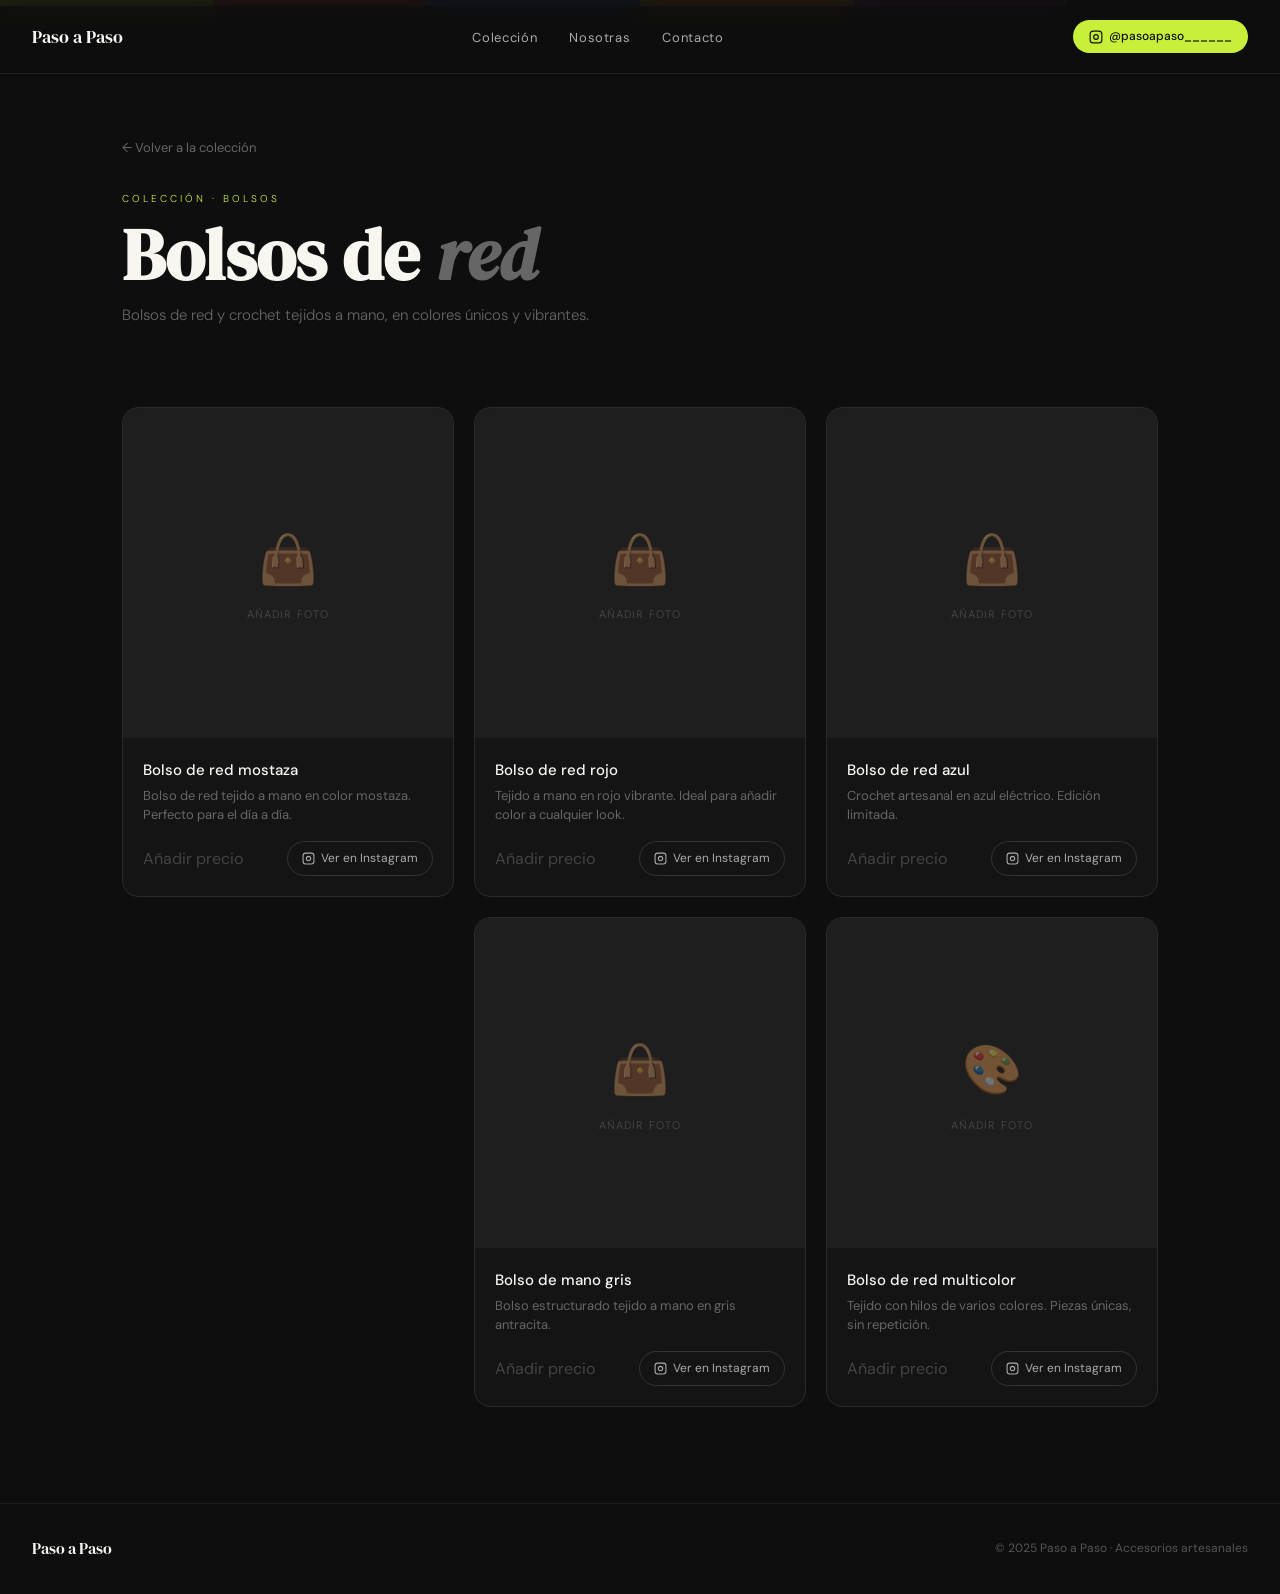
==== bolsos.html @ 37866180 "añado páginas de productos" ====
<!DOCTYPE html>
<html lang="es">
<head>
  <meta charset="UTF-8" />
  <meta name="viewport" content="width=device-width, initial-scale=1.0" />
  <title>Bolsos de crochet — Paso a Paso</title>
  <meta name="description" content="Bolsos de red y crochet tejidos a mano, en colores únicos y vibrantes." />
  <link rel="preconnect" href="https://fonts.googleapis.com" />
  <link rel="preconnect" href="https://fonts.gstatic.com" crossorigin />
  <link href="https://fonts.googleapis.com/css2?family=DM+Serif+Display:ital@0;1&family=DM+Sans:ital,opsz,wght@0,9..40,300;0,9..40,400;0,9..40,500;1,9..40,300&display=swap" rel="stylesheet" />
  <link rel="stylesheet" href="style.css" />
</head>
<body>

  <nav>
    <a href="index.html" class="nav-logo">Paso a Paso</a>
    <ul class="nav-links">
      <li><a href="index.html#coleccion">Colección</a></li>
      <li><a href="index.html#nosotras">Nosotras</a></li>
      <li><a href="index.html#contacto">Contacto</a></li>
    </ul>
    <a href="https://www.instagram.com/pasoapaso______/" target="_blank" class="nav-ig">
      <svg width="14" height="14" viewBox="0 0 24 24" fill="none" stroke="currentColor" stroke-width="2" stroke-linecap="round" stroke-linejoin="round"><rect x="2" y="2" width="20" height="20" rx="5"/><circle cx="12" cy="12" r="4"/><circle cx="17.5" cy="6.5" r="0.5" fill="currentColor" stroke="none"/></svg>
      @pasoapaso______
    </a>
  </nav>

  <div class="color-strip">
    <div class="cs" style="background:#c8f03a"></div>
    <div class="cs" style="background:#e63946"></div>
    <div class="cs" style="background:#1a5fa8"></div>
    <div class="cs" style="background:#e8a820"></div>
    <div class="cs" style="background:#7b2d8b"></div>
    <div class="cs" style="background:#0e0e0e"></div>
  </div>

  <div class="page-header">
    <a href="index.html" class="back-link">← Volver a la colección</a>
    <p class="label">Colección · Bolsos</p>
    <h1>Bolsos de <em>red</em></h1>
    <p>Bolsos de red y crochet tejidos a mano, en colores únicos y vibrantes.</p>
  </div>

  <div class="products-section">
    <div class="products-grid">
      <div class="product-card fadein">
        <div class="product-img">
          
          <!-- Para añadir foto: borra el div .placeholder y pon <img src="tu-foto.jpg" alt="Bolso de red mostaza"> -->
          <div class="placeholder">
            <span class="placeholder-emoji">👜</span>
            <span class="placeholder-text">Añadir foto</span>
          </div>
        </div>
        <div class="product-info">
          <p class="product-name">Bolso de red mostaza</p>
          <p class="product-desc">Bolso de red tejido a mano en color mostaza. Perfecto para el día a día.</p>
          <div class="product-footer">
            <span class="product-price placeholder-price">Añadir precio</span>
            <a href="https://www.instagram.com/pasoapaso______/" target="_blank" class="btn-ig">
              <svg width="13" height="13" viewBox="0 0 24 24" fill="none" stroke="currentColor" stroke-width="2" stroke-linecap="round" stroke-linejoin="round"><rect x="2" y="2" width="20" height="20" rx="5"/><circle cx="12" cy="12" r="4"/><circle cx="17.5" cy="6.5" r="0.5" fill="currentColor" stroke="none"/></svg>
              Ver en Instagram
            </a>
          </div>
        </div>
      </div>
      <div class="product-card fadein">
        <div class="product-img">
          
          <!-- Para añadir foto: borra el div .placeholder y pon <img src="tu-foto.jpg" alt="Bolso de red rojo"> -->
          <div class="placeholder">
            <span class="placeholder-emoji">👜</span>
            <span class="placeholder-text">Añadir foto</span>
          </div>
        </div>
        <div class="product-info">
          <p class="product-name">Bolso de red rojo</p>
          <p class="product-desc">Tejido a mano en rojo vibrante. Ideal para añadir color a cualquier look.</p>
          <div class="product-footer">
            <span class="product-price placeholder-price">Añadir precio</span>
            <a href="https://www.instagram.com/pasoapaso______/" target="_blank" class="btn-ig">
              <svg width="13" height="13" viewBox="0 0 24 24" fill="none" stroke="currentColor" stroke-width="2" stroke-linecap="round" stroke-linejoin="round"><rect x="2" y="2" width="20" height="20" rx="5"/><circle cx="12" cy="12" r="4"/><circle cx="17.5" cy="6.5" r="0.5" fill="currentColor" stroke="none"/></svg>
              Ver en Instagram
            </a>
          </div>
        </div>
      </div>
      <div class="product-card fadein">
        <div class="product-img">
          
          <!-- Para añadir foto: borra el div .placeholder y pon <img src="tu-foto.jpg" alt="Bolso de red azul"> -->
          <div class="placeholder">
            <span class="placeholder-emoji">👜</span>
            <span class="placeholder-text">Añadir foto</span>
          </div>
        </div>
        <div class="product-info">
          <p class="product-name">Bolso de red azul</p>
          <p class="product-desc">Crochet artesanal en azul eléctrico. Edición limitada.</p>
          <div class="product-footer">
            <span class="product-price placeholder-price">Añadir precio</span>
            <a href="https://www.instagram.com/pasoapaso______/" target="_blank" class="btn-ig">
              <svg width="13" height="13" viewBox="0 0 24 24" fill="none" stroke="currentColor" stroke-width="2" stroke-linecap="round" stroke-linejoin="round"><rect x="2" y="2" width="20" height="20" rx="5"/><circle cx="12" cy="12" r="4"/><circle cx="17.5" cy="6.5" r="0.5" fill="currentColor" stroke="none"/></svg>
              Ver en Instagram
            </a>
          </div>
        </div>
      </div>
      <div class="product-card fadein">
        <div class="product-img">
          <span class="badge new">Nuevo</span>
          <!-- Para añadir foto: borra el div .placeholder y pon <img src="tu-foto.jpg" alt="Bolso con lentejuelas"> -->
          <div class="placeholder">
            <span class="placeholder-emoji">✨</span>
            <span class="placeholder-text">Añadir foto</span>
          </div>
        </div>
        <div class="product-info">
          <p class="product-name">Bolso con lentejuelas</p>
          <p class="product-desc">Bolso de crochet con lentejuelas plateadas. Para los looks de noche.</p>
          <div class="product-footer">
            <span class="product-price placeholder-price">Añadir precio</span>
            <a href="https://www.instagram.com/pasoapaso______/" target="_blank" class="btn-ig">
              <svg width="13" height="13" viewBox="0 0 24 24" fill="none" stroke="currentColor" stroke-width="2" stroke-linecap="round" stroke-linejoin="round"><rect x="2" y="2" width="20" height="20" rx="5"/><circle cx="12" cy="12" r="4"/><circle cx="17.5" cy="6.5" r="0.5" fill="currentColor" stroke="none"/></svg>
              Ver en Instagram
            </a>
          </div>
        </div>
      </div>
      <div class="product-card fadein">
        <div class="product-img">
          
          <!-- Para añadir foto: borra el div .placeholder y pon <img src="tu-foto.jpg" alt="Bolso de mano gris"> -->
          <div class="placeholder">
            <span class="placeholder-emoji">👜</span>
            <span class="placeholder-text">Añadir foto</span>
          </div>
        </div>
        <div class="product-info">
          <p class="product-name">Bolso de mano gris</p>
          <p class="product-desc">Bolso estructurado tejido a mano en gris antracita.</p>
          <div class="product-footer">
            <span class="product-price placeholder-price">Añadir precio</span>
            <a href="https://www.instagram.com/pasoapaso______/" target="_blank" class="btn-ig">
              <svg width="13" height="13" viewBox="0 0 24 24" fill="none" stroke="currentColor" stroke-width="2" stroke-linecap="round" stroke-linejoin="round"><rect x="2" y="2" width="20" height="20" rx="5"/><circle cx="12" cy="12" r="4"/><circle cx="17.5" cy="6.5" r="0.5" fill="currentColor" stroke="none"/></svg>
              Ver en Instagram
            </a>
          </div>
        </div>
      </div>
      <div class="product-card fadein">
        <div class="product-img">
          
          <!-- Para añadir foto: borra el div .placeholder y pon <img src="tu-foto.jpg" alt="Bolso de red multicolor"> -->
          <div class="placeholder">
            <span class="placeholder-emoji">🎨</span>
            <span class="placeholder-text">Añadir foto</span>
          </div>
        </div>
        <div class="product-info">
          <p class="product-name">Bolso de red multicolor</p>
          <p class="product-desc">Tejido con hilos de varios colores. Piezas únicas, sin repetición.</p>
          <div class="product-footer">
            <span class="product-price placeholder-price">Añadir precio</span>
            <a href="https://www.instagram.com/pasoapaso______/" target="_blank" class="btn-ig">
              <svg width="13" height="13" viewBox="0 0 24 24" fill="none" stroke="currentColor" stroke-width="2" stroke-linecap="round" stroke-linejoin="round"><rect x="2" y="2" width="20" height="20" rx="5"/><circle cx="12" cy="12" r="4"/><circle cx="17.5" cy="6.5" r="0.5" fill="currentColor" stroke="none"/></svg>
              Ver en Instagram
            </a>
          </div>
        </div>
      </div>
    </div>
  </div>

  <footer>
    <span class="footer-logo">Paso a Paso</span>
    <p class="footer-copy">© 2025 Paso a Paso · Accesorios artesanales</p>
  </footer>

  <script>
    const obs = new IntersectionObserver(entries => {
      entries.forEach((e, i) => {
        if (e.isIntersecting) {
          e.target.style.animationDelay = (i * 0.08) + 's';
          e.target.classList.add('fadein');
          obs.unobserve(e.target);
        }
      });
    }, { threshold: 0.1 });
    document.querySelectorAll('.product-card').forEach(c => obs.observe(c));
  </script>

</body>
</html>
---- style.css ----
:root {
  --black: #0e0e0e;
  --white: #f8f6f1;
  --lime: #c8f03a;
  --red: #e63946;
  --mustard: #e8a820;
  --blue: #1a5fa8;
  --purple: #7b2d8b;
  --gray: #2a2a2a;
}

*, *::before, *::after { box-sizing: border-box; margin: 0; padding: 0; }
html { scroll-behavior: smooth; }
body {
  background: var(--black);
  color: var(--white);
  font-family: 'DM Sans', sans-serif;
  font-size: 16px;
  line-height: 1.6;
  overflow-x: hidden;
}

/* NAV */
nav {
  position: fixed;
  top: 0; left: 0; right: 0;
  z-index: 100;
  display: flex;
  align-items: center;
  justify-content: space-between;
  padding: 1.25rem 2rem;
  background: rgba(14,14,14,0.9);
  backdrop-filter: blur(12px);
  border-bottom: 0.5px solid #ffffff14;
}
.nav-logo {
  font-family: 'DM Serif Display', serif;
  font-size: 1.1rem;
  color: var(--white);
  text-decoration: none;
}
.nav-links { display: flex; gap: 2rem; list-style: none; }
.nav-links a {
  font-size: 13px; color: #aaa; text-decoration: none;
  letter-spacing: 0.05em; transition: color 0.2s;
}
.nav-links a:hover { color: var(--lime); }
.nav-ig {
  display: flex; align-items: center; gap: 6px;
  background: var(--lime); color: var(--black);
  font-size: 12px; font-weight: 500;
  padding: 7px 16px; border-radius: 99px;
  text-decoration: none; transition: background 0.2s;
}
.nav-ig:hover { background: #b5d832; }

/* COLOR STRIP */
.color-strip { display: flex; height: 6px; }
.cs { flex: 1; }

/* BACK LINK */
.back-link {
  display: inline-flex; align-items: center; gap: 6px;
  font-size: 13px; color: #666; text-decoration: none;
  margin-bottom: 2rem; transition: color 0.2s;
}
.back-link:hover { color: var(--lime); }

/* PAGE HEADER */
.page-header {
  padding: 8rem 2rem 3rem;
  max-width: 1100px; margin: 0 auto;
}
.page-header .label {
  font-size: 10px; letter-spacing: 0.3em;
  text-transform: uppercase; color: var(--lime); margin-bottom: 0.75rem;
}
.page-header h1 {
  font-family: 'DM Serif Display', serif;
  font-size: clamp(2.5rem, 6vw, 4.5rem);
  line-height: 1; color: var(--white); margin-bottom: 0.75rem;
}
.page-header h1 em { font-style: italic; color: #666; }
.page-header p { font-size: 15px; color: #666; font-weight: 300; }

/* PRODUCT GRID */
.products-section {
  padding: 2rem 2rem 6rem;
  max-width: 1100px; margin: 0 auto;
}
.products-grid {
  display: grid;
  grid-template-columns: repeat(auto-fill, minmax(260px, 1fr));
  gap: 20px;
}
.product-card {
  background: #141414;
  border: 0.5px solid #2a2a2a;
  border-radius: 16px;
  overflow: hidden;
  transition: border-color 0.2s, transform 0.2s;
  cursor: pointer;
}
.product-card:hover { border-color: #444; transform: translateY(-4px); }
.product-img {
  width: 100%; aspect-ratio: 1/1;
  background: #1e1e1e;
  display: flex; align-items: center; justify-content: center;
  position: relative; overflow: hidden;
}
.product-img img {
  width: 100%; height: 100%; object-fit: cover;
}
.product-img .placeholder {
  display: flex; flex-direction: column;
  align-items: center; gap: 8px;
}
.placeholder-emoji { font-size: 48px; opacity: 0.4; }
.placeholder-text { font-size: 11px; color: #444; letter-spacing: 0.1em; text-transform: uppercase; }
.product-info { padding: 1.25rem; }
.product-name {
  font-size: 15px; font-weight: 500;
  color: var(--white); margin-bottom: 4px;
}
.product-desc {
  font-size: 13px; color: #666;
  margin-bottom: 1rem; line-height: 1.5;
}
.product-footer {
  display: flex; align-items: center;
  justify-content: space-between;
}
.product-price {
  font-family: 'DM Serif Display', serif;
  font-size: 1.3rem; color: var(--lime);
}
.product-price.placeholder-price { color: #444; font-size: 1rem; font-family: 'DM Sans', sans-serif; }
.btn-ig {
  display: inline-flex; align-items: center; gap: 6px;
  background: transparent; color: #aaa;
  border: 0.5px solid #333; padding: 7px 14px;
  border-radius: 99px; font-size: 12px;
  text-decoration: none; transition: all 0.2s;
}
.btn-ig:hover { border-color: var(--lime); color: var(--lime); }

/* BADGE */
.badge {
  position: absolute; top: 12px; left: 12px;
  background: var(--lime); color: var(--black);
  font-size: 10px; font-weight: 500;
  padding: 4px 10px; border-radius: 99px;
}
.badge.new { background: var(--red); color: #fff; }

/* FOOTER */
footer {
  border-top: 0.5px solid #1e1e1e;
  padding: 2rem;
  display: flex; align-items: center;
  justify-content: space-between; flex-wrap: wrap; gap: 1rem;
}
.footer-logo {
  font-family: 'DM Serif Display', serif;
  font-size: 1rem; color: var(--white);
}
.footer-copy { font-size: 12px; color: #555; }

/* MOBILE */
@media (max-width: 700px) {
  .nav-links { display: none; }
  nav { padding: 1rem 1.25rem; }
  .products-grid { grid-template-columns: repeat(2, 1fr); gap: 12px; }
}

@keyframes fadeUp {
  from { opacity: 0; transform: translateY(16px); }
  to   { opacity: 1; transform: translateY(0); }
}
.fadein { opacity: 0; animation: fadeUp 0.6s forwards; }
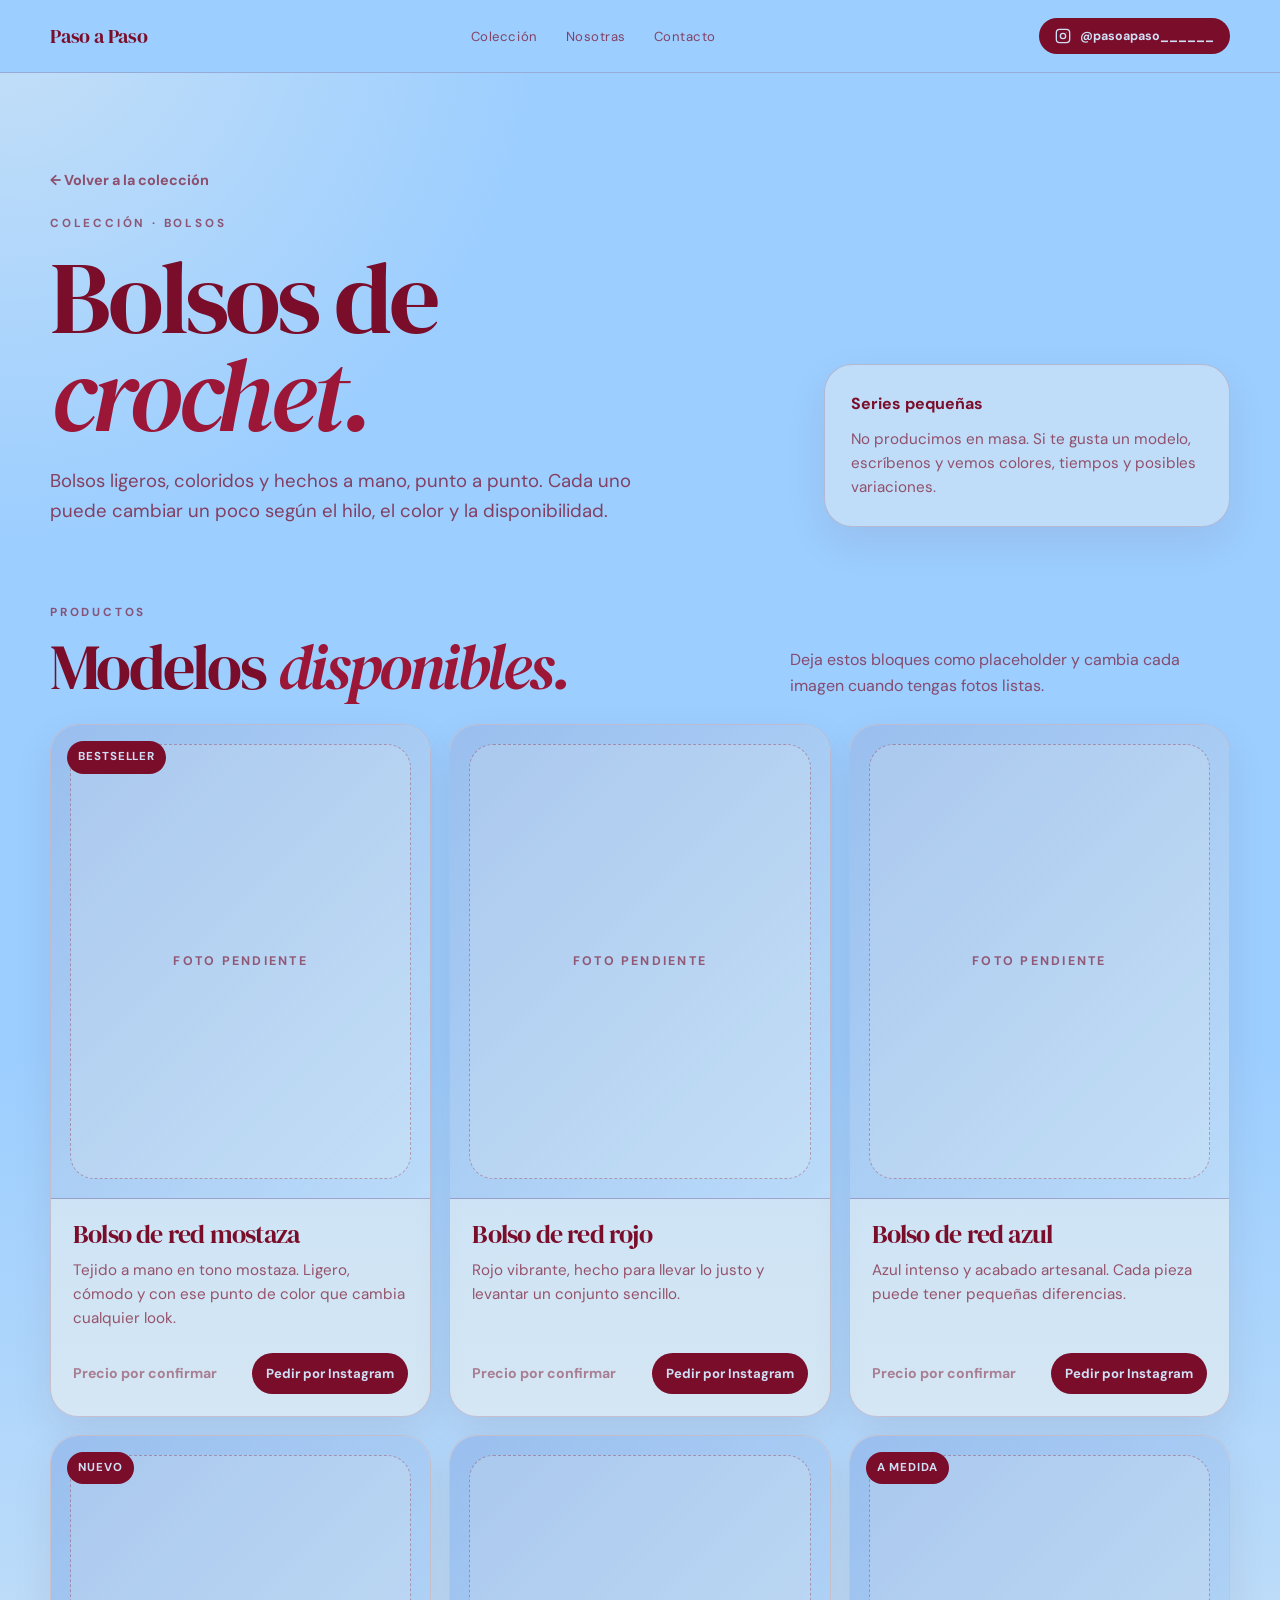
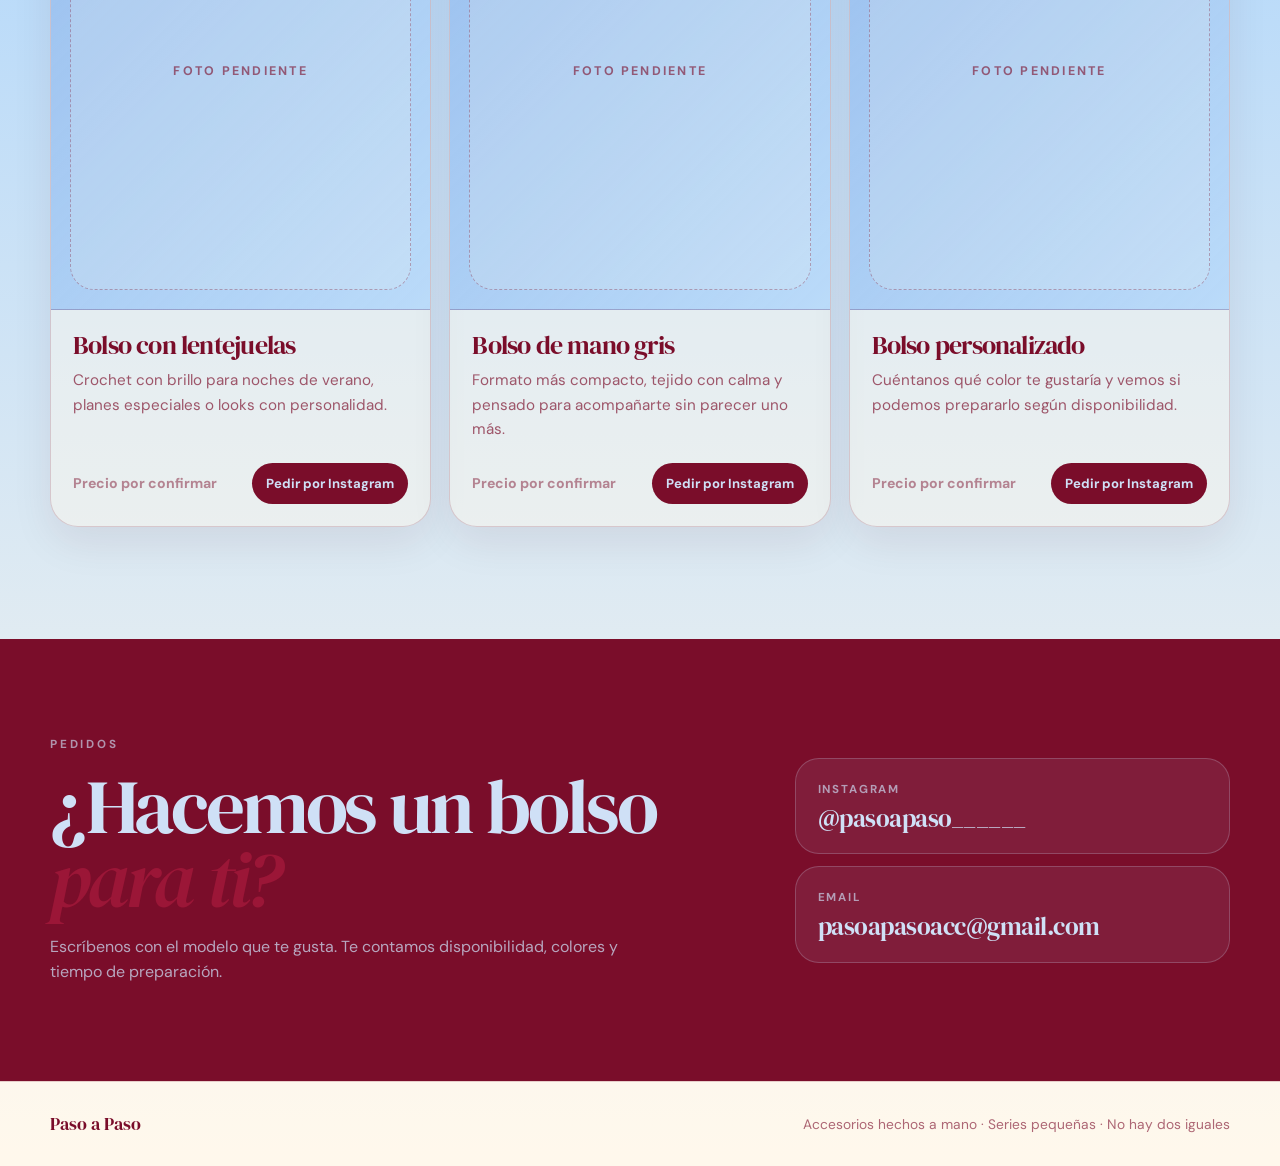
==== commit 7a96ed73: "nueva estética en resto (sin revisar)" ====
--- a/bolsos.html
+++ b/bolsos.html
@@ -3,192 +3,647 @@
 <head>
   <meta charset="UTF-8" />
   <meta name="viewport" content="width=device-width, initial-scale=1.0" />
+
   <title>Bolsos de crochet — Paso a Paso</title>
-  <meta name="description" content="Bolsos de red y crochet tejidos a mano, en colores únicos y vibrantes." />
+  <meta name="description" content="Bolsos de crochet y bolsos de red hechos a mano por Paso a Paso. Series pequeñas, colores vibrantes y piezas irrepetibles." />
+
   <link rel="preconnect" href="https://fonts.googleapis.com" />
   <link rel="preconnect" href="https://fonts.gstatic.com" crossorigin />
-  <link href="https://fonts.googleapis.com/css2?family=DM+Serif+Display:ital@0;1&family=DM+Sans:ital,opsz,wght@0,9..40,300;0,9..40,400;0,9..40,500;1,9..40,300&display=swap" rel="stylesheet" />
-  <link rel="stylesheet" href="style.css" />
+  <link href="https://fonts.googleapis.com/css2?family=DM+Serif+Display:ital@0;1&family=DM+Sans:ital,opsz,wght@0,9..40,300;0,9..40,400;0,9..40,500;0,9..40,700&display=swap" rel="stylesheet" />
+
+  <style>
+
+    :root {
+      --azul: #9CCEFF;
+      --azul-claro: #cfe0f6;
+      --granate: #7a0d2a;
+      --granate-oscuro: #4d0719;
+      --granate-suave: #9b1637;
+      --crema: #fff8ec;
+      --tinta: #24030c;
+      --borde: rgba(122, 13, 42, 0.18);
+      --sombra: 0 24px 70px rgba(77, 7, 25, 0.16);
+      --radio: 28px;
+    }
+
+    *, *::before, *::after { box-sizing: border-box; }
+
+    html { scroll-behavior: smooth; }
+
+    body {
+      margin: 0;
+      background:
+        radial-gradient(circle at top left, rgba(255,248,236,0.42), transparent 34rem),
+        linear-gradient(180deg, var(--azul) 0%, #9CCEFF 38%, var(--crema) 100%);
+      color: var(--granate);
+      font-family: 'DM Sans', system-ui, -apple-system, BlinkMacSystemFont, 'Segoe UI', sans-serif;
+      font-size: 16px;
+      line-height: 1.6;
+      overflow-x: hidden;
+    }
+
+    img { display: block; max-width: 100%; }
+    a { color: inherit; }
+
+    .site-header {
+      position: sticky;
+      top: 0;
+      z-index: 20;
+      background: #9CCEFF;
+      backdrop-filter: blur(18px);
+      border-bottom: 1px solid var(--borde);
+    }
+
+    .nav {
+      width: min(1180px, calc(100% - 32px));
+      margin: 0 auto;
+      display: flex;
+      align-items: center;
+      justify-content: space-between;
+      gap: 24px;
+      padding: 18px 0;
+    }
+
+    .brand {
+      font-family: 'DM Serif Display', Georgia, serif;
+      font-size: 1.25rem;
+      text-decoration: none;
+      letter-spacing: -0.01em;
+      white-space: nowrap;
+    }
+
+    .nav-links {
+      display: flex;
+      align-items: center;
+      gap: 28px;
+      list-style: none;
+      margin: 0;
+      padding: 0;
+    }
+
+    .nav-links a {
+      text-decoration: none;
+      font-size: 0.82rem;
+      letter-spacing: 0.04em;
+      opacity: 0.72;
+      transition: opacity 180ms ease;
+    }
+
+    .nav-links a:hover,
+    .nav-links a:focus-visible { opacity: 1; }
+
+    .ig-link,
+    .button {
+      display: inline-flex;
+      align-items: center;
+      justify-content: center;
+      gap: 9px;
+      border-radius: 999px;
+      text-decoration: none;
+      font-weight: 700;
+      line-height: 1;
+      transition: transform 180ms ease, background 180ms ease, color 180ms ease, border-color 180ms ease;
+    }
+
+    .ig-link {
+      padding: 10px 16px;
+      background: var(--granate);
+      color: var(--azul-claro);
+      font-size: 0.78rem;
+    }
+
+    .ig-link:hover,
+    .button:hover { transform: translateY(-2px); }
+
+    .icon { width: 16px; height: 16px; flex: 0 0 auto; }
+
+    main { position: relative; }
+
+    .page-hero {
+      width: min(1180px, calc(100% - 32px));
+      margin: 0 auto;
+      padding: clamp(58px, 8vw, 94px) 0 clamp(42px, 6vw, 76px);
+      display: grid;
+      grid-template-columns: minmax(0, 0.95fr) minmax(280px, 0.55fr);
+      gap: clamp(32px, 6vw, 74px);
+      align-items: end;
+    }
+
+    .back-link {
+      display: inline-flex;
+      margin-bottom: 22px;
+      text-decoration: none;
+      font-size: 0.9rem;
+      font-weight: 700;
+      color: rgba(122, 13, 42, 0.68);
+    }
+
+    .back-link:hover { color: var(--granate); }
+
+    .eyebrow {
+      margin: 0 0 16px;
+      font-size: 0.73rem;
+      letter-spacing: 0.24em;
+      text-transform: uppercase;
+      font-weight: 700;
+      opacity: 0.64;
+    }
+
+    .page-title,
+    .section-title,
+    .cta-title {
+      font-family: 'DM Serif Display', Georgia, serif;
+      font-weight: 400;
+      letter-spacing: -0.04em;
+      line-height: 0.95;
+    }
+
+    .page-title {
+      max-width: 760px;
+      margin: 0;
+      font-size: clamp(3.3rem, 8vw, 7.4rem);
+    }
+
+    .page-title em,
+    .section-title em,
+    .cta-title em {
+      font-style: italic;
+      color: var(--granate-suave);
+    }
+
+    .page-copy {
+      max-width: 620px;
+      margin: 24px 0 0;
+      font-size: clamp(1rem, 1.45vw, 1.18rem);
+      color: rgba(122, 13, 42, 0.74);
+    }
+
+    .page-note {
+      padding: 26px;
+      border-radius: var(--radio);
+      border: 1px solid var(--borde);
+      background: rgba(255, 248, 236, 0.36);
+      box-shadow: 0 16px 42px rgba(77, 7, 25, 0.08);
+    }
+
+    .page-note strong {
+      display: block;
+      margin-bottom: 10px;
+      font-size: 1rem;
+    }
+
+    .page-note p {
+      margin: 0;
+      color: rgba(122, 13, 42, 0.68);
+      font-size: 0.95rem;
+    }
+
+    .section {
+      width: min(1180px, calc(100% - 32px));
+      margin: 0 auto;
+      padding: 0 0 clamp(72px, 9vw, 112px);
+    }
+
+    .products-head {
+      display: flex;
+      align-items: end;
+      justify-content: space-between;
+      gap: 28px;
+      margin-bottom: 26px;
+    }
+
+    .section-title {
+      margin: 0;
+      font-size: clamp(2.2rem, 5vw, 4.4rem);
+    }
+
+    .products-tip {
+      max-width: 440px;
+      margin: 0;
+      color: rgba(122, 13, 42, 0.68);
+    }
+
+    .products-grid {
+      display: grid;
+      grid-template-columns: repeat(3, minmax(0, 1fr));
+      gap: 18px;
+    }
+
+    .product-card {
+      display: flex;
+      min-height: 100%;
+      flex-direction: column;
+      border-radius: var(--radio);
+      overflow: hidden;
+      background: rgba(255, 248, 236, 0.46);
+      border: 1px solid var(--borde);
+      box-shadow: 0 16px 42px rgba(77, 7, 25, 0.08);
+      transition: transform 180ms ease, box-shadow 180ms ease, background 180ms ease;
+    }
+
+    .product-card:hover {
+      transform: translateY(-5px);
+      box-shadow: var(--sombra);
+      background: rgba(255, 248, 236, 0.62);
+    }
+
+    .product-image {
+      min-height: 280px;
+      aspect-ratio: 4 / 5;
+      display: grid;
+      place-items: center;
+      position: relative;
+      overflow: hidden;
+      background:
+        linear-gradient(135deg, rgba(122, 13, 42, 0.08), rgba(255,248,236,0.3)),
+        var(--azul);
+      border-bottom: 1px solid var(--borde);
+    }
+
+    .product-image img {
+      width: 100%;
+      height: 100%;
+      object-fit: cover;
+    }
+
+    .photo-placeholder {
+      width: calc(100% - 38px);
+      height: calc(100% - 38px);
+      border-radius: 24px;
+      border: 1.5px dashed rgba(122, 13, 42, 0.32);
+      display: grid;
+      place-items: center;
+      text-align: center;
+      padding: 22px;
+      color: rgba(122, 13, 42, 0.62);
+      font-size: 0.78rem;
+      font-weight: 700;
+      letter-spacing: 0.18em;
+      text-transform: uppercase;
+      background: rgba(255, 248, 236, 0.16);
+    }
+
+    .badge {
+      position: absolute;
+      top: 16px;
+      left: 16px;
+      z-index: 2;
+      padding: 7px 11px;
+      border-radius: 999px;
+      background: var(--granate);
+      color: var(--azul-claro);
+      font-size: 0.72rem;
+      font-weight: 700;
+      letter-spacing: 0.08em;
+      text-transform: uppercase;
+    }
+
+    .product-info {
+      flex: 1;
+      display: flex;
+      flex-direction: column;
+      padding: 22px;
+    }
+
+    .product-name {
+      margin: 0 0 10px;
+      font-family: 'DM Serif Display', Georgia, serif;
+      font-size: 1.65rem;
+      line-height: 1;
+      font-weight: 400;
+      letter-spacing: -0.03em;
+    }
+
+    .product-desc {
+      margin: 0 0 22px;
+      color: rgba(122, 13, 42, 0.68);
+      font-size: 0.95rem;
+    }
+
+    .product-footer {
+      margin-top: auto;
+      display: flex;
+      align-items: center;
+      justify-content: space-between;
+      gap: 12px;
+    }
+
+    .price-placeholder {
+      color: rgba(122, 13, 42, 0.48);
+      font-size: 0.88rem;
+      font-weight: 700;
+    }
+
+    .product-link {
+      display: inline-flex;
+      align-items: center;
+      justify-content: center;
+      min-height: 38px;
+      padding: 10px 14px;
+      border-radius: 999px;
+      background: var(--granate);
+      color: var(--azul-claro);
+      text-decoration: none;
+      font-size: 0.82rem;
+      font-weight: 700;
+      white-space: nowrap;
+    }
+
+    .product-link:hover { background: var(--granate-oscuro); }
+
+    .cta-band {
+      background: var(--granate);
+      color: var(--azul-claro);
+    }
+
+    .cta-inner {
+      width: min(1180px, calc(100% - 32px));
+      margin: 0 auto;
+      padding: clamp(58px, 8vw, 96px) 0;
+      display: grid;
+      grid-template-columns: minmax(0, 0.9fr) minmax(260px, 0.55fr);
+      gap: 32px;
+      align-items: center;
+    }
+
+    .cta-title {
+      margin: 0;
+      font-size: clamp(2.6rem, 6vw, 5.2rem);
+    }
+
+    .cta-text {
+      margin: 18px 0 0;
+      color: rgba(207, 224, 246, 0.72);
+      max-width: 52ch;
+    }
+
+    .cta-actions {
+      display: grid;
+      gap: 12px;
+    }
+
+    .cta-card {
+      display: block;
+      padding: 22px;
+      border-radius: 24px;
+      background: rgba(207, 224, 246, 0.08);
+      border: 1px solid rgba(207, 224, 246, 0.22);
+      text-decoration: none;
+      transition: transform 180ms ease, background 180ms ease;
+    }
+
+    .cta-card:hover {
+      transform: translateY(-3px);
+      background: rgba(207, 224, 246, 0.12);
+    }
+
+    .cta-label {
+      display: block;
+      margin-bottom: 6px;
+      font-size: 0.72rem;
+      letter-spacing: 0.16em;
+      text-transform: uppercase;
+      opacity: 0.66;
+      font-weight: 700;
+    }
+
+    .cta-value {
+      display: block;
+      font-family: 'DM Serif Display', Georgia, serif;
+      font-size: 1.55rem;
+      letter-spacing: -0.02em;
+      line-height: 1.05;
+    }
+
+    .site-footer {
+      border-top: 1px solid var(--borde);
+      padding: 28px 0;
+      background: rgba(255, 248, 236, 0.42);
+    }
+
+    .footer-inner {
+      width: min(1180px, calc(100% - 32px));
+      margin: 0 auto;
+      display: flex;
+      align-items: center;
+      justify-content: space-between;
+      gap: 20px;
+      flex-wrap: wrap;
+      color: rgba(122, 13, 42, 0.62);
+      font-size: 0.86rem;
+    }
+
+    .footer-brand {
+      font-family: 'DM Serif Display', Georgia, serif;
+      font-size: 1.1rem;
+      color: var(--granate);
+    }
+
+    @media (max-width: 980px) {
+      .page-hero,
+      .cta-inner { grid-template-columns: 1fr; }
+      .products-grid { grid-template-columns: repeat(2, minmax(0, 1fr)); }
+    }
+
+    @media (max-width: 680px) {
+      .nav { padding: 14px 0; }
+      .nav-links { display: none; }
+      .ig-link { padding: 10px 12px; font-size: 0; gap: 0; }
+      .ig-link .icon { margin: 0; }
+      .page-title { font-size: clamp(3rem, 15vw, 5rem); }
+      .products-head { display: block; }
+      .products-tip { margin-top: 16px; }
+      .products-grid { grid-template-columns: 1fr; }
+      .product-image { min-height: 240px; }
+      .product-footer { align-items: flex-start; flex-direction: column; }
+      .product-link { width: 100%; }
+      .cta-value { font-size: 1.28rem; }
+    }
+
+  </style>
 </head>
 <body>
-
-  <nav>
-    <a href="index.html" class="nav-logo">Paso a Paso</a>
-    <ul class="nav-links">
-      <li><a href="index.html#coleccion">Colección</a></li>
-      <li><a href="index.html#nosotras">Nosotras</a></li>
-      <li><a href="index.html#contacto">Contacto</a></li>
-    </ul>
-    <a href="https://www.instagram.com/pasoapaso______/" target="_blank" class="nav-ig">
-      <svg width="14" height="14" viewBox="0 0 24 24" fill="none" stroke="currentColor" stroke-width="2" stroke-linecap="round" stroke-linejoin="round"><rect x="2" y="2" width="20" height="20" rx="5"/><circle cx="12" cy="12" r="4"/><circle cx="17.5" cy="6.5" r="0.5" fill="currentColor" stroke="none"/></svg>
-      @pasoapaso______
-    </a>
-  </nav>
-
-  <div class="color-strip">
-    <div class="cs" style="background:#c8f03a"></div>
-    <div class="cs" style="background:#e63946"></div>
-    <div class="cs" style="background:#1a5fa8"></div>
-    <div class="cs" style="background:#e8a820"></div>
-    <div class="cs" style="background:#7b2d8b"></div>
-    <div class="cs" style="background:#0e0e0e"></div>
-  </div>
-
-  <div class="page-header">
-    <a href="index.html" class="back-link">← Volver a la colección</a>
-    <p class="label">Colección · Bolsos</p>
-    <h1>Bolsos de <em>red</em></h1>
-    <p>Bolsos de red y crochet tejidos a mano, en colores únicos y vibrantes.</p>
-  </div>
-
-  <div class="products-section">
-    <div class="products-grid">
-      <div class="product-card fadein">
-        <div class="product-img">
-          
-          <!-- Para añadir foto: borra el div .placeholder y pon <img src="tu-foto.jpg" alt="Bolso de red mostaza"> -->
-          <div class="placeholder">
-            <span class="placeholder-emoji">👜</span>
-            <span class="placeholder-text">Añadir foto</span>
-          </div>
+  <header class="site-header">
+    <nav class="nav" aria-label="Navegación principal">
+      <a href="index.html" class="brand">Paso a Paso</a>
+
+      <ul class="nav-links">
+        <li><a href="index.html#coleccion">Colección</a></li>
+        <li><a href="index.html#nosotras">Nosotras</a></li>
+        <li><a href="index.html#contacto">Contacto</a></li>
+      </ul>
+
+      <a href="https://www.instagram.com/pasoapaso______/" target="_blank" rel="noopener" class="ig-link" aria-label="Abrir Instagram de Paso a Paso">
+        <svg class="icon" viewBox="0 0 24 24" fill="none" stroke="currentColor" stroke-width="2" stroke-linecap="round" stroke-linejoin="round" aria-hidden="true"><rect x="2" y="2" width="20" height="20" rx="5" ry="5"/><circle cx="12" cy="12" r="4"/><circle cx="17.5" cy="6.5" r="0.5" fill="currentColor" stroke="none"/></svg>
+        @pasoapaso______
+      </a>
+    </nav>
+  </header>
+
+  <main>
+    <section class="page-hero" aria-labelledby="page-title">
+      <div>
+        <a class="back-link" href="index.html#coleccion">← Volver a la colección</a>
+        <p class="eyebrow">Colección · Bolsos</p>
+        <h1 id="page-title" class="page-title">Bolsos de <em>crochet.</em></h1>
+        <p class="page-copy">Bolsos ligeros, coloridos y hechos a mano, punto a punto. Cada uno puede cambiar un poco según el hilo, el color y la disponibilidad.</p>
+      </div>
+
+      <aside class="page-note" aria-label="Nota sobre la colección">
+        <strong>Series pequeñas</strong>
+        <p>No producimos en masa. Si te gusta un modelo, escríbenos y vemos colores, tiempos y posibles variaciones.</p>
+      </aside>
+    </section>
+
+    <section class="section" aria-labelledby="products-title">
+      <div class="products-head">
+        <div>
+          <p class="eyebrow">Productos</p>
+          <h2 id="products-title" class="section-title">Modelos <em>disponibles.</em></h2>
         </div>
-        <div class="product-info">
-          <p class="product-name">Bolso de red mostaza</p>
-          <p class="product-desc">Bolso de red tejido a mano en color mostaza. Perfecto para el día a día.</p>
-          <div class="product-footer">
-            <span class="product-price placeholder-price">Añadir precio</span>
-            <a href="https://www.instagram.com/pasoapaso______/" target="_blank" class="btn-ig">
-              <svg width="13" height="13" viewBox="0 0 24 24" fill="none" stroke="currentColor" stroke-width="2" stroke-linecap="round" stroke-linejoin="round"><rect x="2" y="2" width="20" height="20" rx="5"/><circle cx="12" cy="12" r="4"/><circle cx="17.5" cy="6.5" r="0.5" fill="currentColor" stroke="none"/></svg>
-              Ver en Instagram
-            </a>
-          </div>
+        <p class="products-tip">Deja estos bloques como placeholder y cambia cada imagen cuando tengas fotos listas.</p>
+      </div>
+
+      <div class="products-grid">
+
+        <article class="product-card">
+          <div class="product-image">
+            <span class="badge">Bestseller</span>
+            <!-- Cuando tengas la foto, sustituye el bloque .photo-placeholder por:
+            <img src="imagenes/bolsos/bolso-de-red-mostaza.jpg" alt="Bolso de red mostaza" />
+            -->
+            <div class="photo-placeholder">Foto pendiente</div>
+          </div>
+          <div class="product-info">
+            <h3 class="product-name">Bolso de red mostaza</h3>
+            <p class="product-desc">Tejido a mano en tono mostaza. Ligero, cómodo y con ese punto de color que cambia cualquier look.</p>
+            <div class="product-footer">
+              <span class="price-placeholder">Precio por confirmar</span>
+              <a class="product-link" href="https://www.instagram.com/pasoapaso______/" target="_blank" rel="noopener">Pedir por Instagram</a>
+            </div>
+          </div>
+        </article>
+
+        <article class="product-card">
+          <div class="product-image">
+            
+            <!-- Cuando tengas la foto, sustituye el bloque .photo-placeholder por:
+            <img src="imagenes/bolsos/bolso-de-red-rojo.jpg" alt="Bolso de red rojo" />
+            -->
+            <div class="photo-placeholder">Foto pendiente</div>
+          </div>
+          <div class="product-info">
+            <h3 class="product-name">Bolso de red rojo</h3>
+            <p class="product-desc">Rojo vibrante, hecho para llevar lo justo y levantar un conjunto sencillo.</p>
+            <div class="product-footer">
+              <span class="price-placeholder">Precio por confirmar</span>
+              <a class="product-link" href="https://www.instagram.com/pasoapaso______/" target="_blank" rel="noopener">Pedir por Instagram</a>
+            </div>
+          </div>
+        </article>
+
+        <article class="product-card">
+          <div class="product-image">
+            
+            <!-- Cuando tengas la foto, sustituye el bloque .photo-placeholder por:
+            <img src="imagenes/bolsos/bolso-de-red-azul.jpg" alt="Bolso de red azul" />
+            -->
+            <div class="photo-placeholder">Foto pendiente</div>
+          </div>
+          <div class="product-info">
+            <h3 class="product-name">Bolso de red azul</h3>
+            <p class="product-desc">Azul intenso y acabado artesanal. Cada pieza puede tener pequeñas diferencias.</p>
+            <div class="product-footer">
+              <span class="price-placeholder">Precio por confirmar</span>
+              <a class="product-link" href="https://www.instagram.com/pasoapaso______/" target="_blank" rel="noopener">Pedir por Instagram</a>
+            </div>
+          </div>
+        </article>
+
+        <article class="product-card">
+          <div class="product-image">
+            <span class="badge">Nuevo</span>
+            <!-- Cuando tengas la foto, sustituye el bloque .photo-placeholder por:
+            <img src="imagenes/bolsos/bolso-con-lentejuelas.jpg" alt="Bolso con lentejuelas" />
+            -->
+            <div class="photo-placeholder">Foto pendiente</div>
+          </div>
+          <div class="product-info">
+            <h3 class="product-name">Bolso con lentejuelas</h3>
+            <p class="product-desc">Crochet con brillo para noches de verano, planes especiales o looks con personalidad.</p>
+            <div class="product-footer">
+              <span class="price-placeholder">Precio por confirmar</span>
+              <a class="product-link" href="https://www.instagram.com/pasoapaso______/" target="_blank" rel="noopener">Pedir por Instagram</a>
+            </div>
+          </div>
+        </article>
+
+        <article class="product-card">
+          <div class="product-image">
+            
+            <!-- Cuando tengas la foto, sustituye el bloque .photo-placeholder por:
+            <img src="imagenes/bolsos/bolso-de-mano-gris.jpg" alt="Bolso de mano gris" />
+            -->
+            <div class="photo-placeholder">Foto pendiente</div>
+          </div>
+          <div class="product-info">
+            <h3 class="product-name">Bolso de mano gris</h3>
+            <p class="product-desc">Formato más compacto, tejido con calma y pensado para acompañarte sin parecer uno más.</p>
+            <div class="product-footer">
+              <span class="price-placeholder">Precio por confirmar</span>
+              <a class="product-link" href="https://www.instagram.com/pasoapaso______/" target="_blank" rel="noopener">Pedir por Instagram</a>
+            </div>
+          </div>
+        </article>
+
+        <article class="product-card">
+          <div class="product-image">
+            <span class="badge">A medida</span>
+            <!-- Cuando tengas la foto, sustituye el bloque .photo-placeholder por:
+            <img src="imagenes/bolsos/bolso-personalizado.jpg" alt="Bolso personalizado" />
+            -->
+            <div class="photo-placeholder">Foto pendiente</div>
+          </div>
+          <div class="product-info">
+            <h3 class="product-name">Bolso personalizado</h3>
+            <p class="product-desc">Cuéntanos qué color te gustaría y vemos si podemos prepararlo según disponibilidad.</p>
+            <div class="product-footer">
+              <span class="price-placeholder">Precio por confirmar</span>
+              <a class="product-link" href="https://www.instagram.com/pasoapaso______/" target="_blank" rel="noopener">Pedir por Instagram</a>
+            </div>
+          </div>
+        </article>
+      </div>
+    </section>
+
+    <section class="cta-band" aria-labelledby="cta-title">
+      <div class="cta-inner">
+        <div>
+          <p class="eyebrow">Pedidos</p>
+          <h2 id="cta-title" class="cta-title">¿Hacemos un bolso <em>para ti?</em></h2>
+          <p class="cta-text">Escríbenos con el modelo que te gusta. Te contamos disponibilidad, colores y tiempo de preparación.</p>
+        </div>
+
+        <div class="cta-actions">
+          <a class="cta-card" href="https://www.instagram.com/pasoapaso______/" target="_blank" rel="noopener">
+            <span class="cta-label">Instagram</span>
+            <span class="cta-value">@pasoapaso______</span>
+          </a>
+
+          <a class="cta-card" href="mailto:pasoapasoacc@gmail.com">
+            <span class="cta-label">Email</span>
+            <span class="cta-value">pasoapasoacc@gmail.com</span>
+          </a>
         </div>
       </div>
-      <div class="product-card fadein">
-        <div class="product-img">
-          
-          <!-- Para añadir foto: borra el div .placeholder y pon <img src="tu-foto.jpg" alt="Bolso de red rojo"> -->
-          <div class="placeholder">
-            <span class="placeholder-emoji">👜</span>
-            <span class="placeholder-text">Añadir foto</span>
-          </div>
-        </div>
-        <div class="product-info">
-          <p class="product-name">Bolso de red rojo</p>
-          <p class="product-desc">Tejido a mano en rojo vibrante. Ideal para añadir color a cualquier look.</p>
-          <div class="product-footer">
-            <span class="product-price placeholder-price">Añadir precio</span>
-            <a href="https://www.instagram.com/pasoapaso______/" target="_blank" class="btn-ig">
-              <svg width="13" height="13" viewBox="0 0 24 24" fill="none" stroke="currentColor" stroke-width="2" stroke-linecap="round" stroke-linejoin="round"><rect x="2" y="2" width="20" height="20" rx="5"/><circle cx="12" cy="12" r="4"/><circle cx="17.5" cy="6.5" r="0.5" fill="currentColor" stroke="none"/></svg>
-              Ver en Instagram
-            </a>
-          </div>
-        </div>
-      </div>
-      <div class="product-card fadein">
-        <div class="product-img">
-          
-          <!-- Para añadir foto: borra el div .placeholder y pon <img src="tu-foto.jpg" alt="Bolso de red azul"> -->
-          <div class="placeholder">
-            <span class="placeholder-emoji">👜</span>
-            <span class="placeholder-text">Añadir foto</span>
-          </div>
-        </div>
-        <div class="product-info">
-          <p class="product-name">Bolso de red azul</p>
-          <p class="product-desc">Crochet artesanal en azul eléctrico. Edición limitada.</p>
-          <div class="product-footer">
-            <span class="product-price placeholder-price">Añadir precio</span>
-            <a href="https://www.instagram.com/pasoapaso______/" target="_blank" class="btn-ig">
-              <svg width="13" height="13" viewBox="0 0 24 24" fill="none" stroke="currentColor" stroke-width="2" stroke-linecap="round" stroke-linejoin="round"><rect x="2" y="2" width="20" height="20" rx="5"/><circle cx="12" cy="12" r="4"/><circle cx="17.5" cy="6.5" r="0.5" fill="currentColor" stroke="none"/></svg>
-              Ver en Instagram
-            </a>
-          </div>
-        </div>
-      </div>
-      <div class="product-card fadein">
-        <div class="product-img">
-          <span class="badge new">Nuevo</span>
-          <!-- Para añadir foto: borra el div .placeholder y pon <img src="tu-foto.jpg" alt="Bolso con lentejuelas"> -->
-          <div class="placeholder">
-            <span class="placeholder-emoji">✨</span>
-            <span class="placeholder-text">Añadir foto</span>
-          </div>
-        </div>
-        <div class="product-info">
-          <p class="product-name">Bolso con lentejuelas</p>
-          <p class="product-desc">Bolso de crochet con lentejuelas plateadas. Para los looks de noche.</p>
-          <div class="product-footer">
-            <span class="product-price placeholder-price">Añadir precio</span>
-            <a href="https://www.instagram.com/pasoapaso______/" target="_blank" class="btn-ig">
-              <svg width="13" height="13" viewBox="0 0 24 24" fill="none" stroke="currentColor" stroke-width="2" stroke-linecap="round" stroke-linejoin="round"><rect x="2" y="2" width="20" height="20" rx="5"/><circle cx="12" cy="12" r="4"/><circle cx="17.5" cy="6.5" r="0.5" fill="currentColor" stroke="none"/></svg>
-              Ver en Instagram
-            </a>
-          </div>
-        </div>
-      </div>
-      <div class="product-card fadein">
-        <div class="product-img">
-          
-          <!-- Para añadir foto: borra el div .placeholder y pon <img src="tu-foto.jpg" alt="Bolso de mano gris"> -->
-          <div class="placeholder">
-            <span class="placeholder-emoji">👜</span>
-            <span class="placeholder-text">Añadir foto</span>
-          </div>
-        </div>
-        <div class="product-info">
-          <p class="product-name">Bolso de mano gris</p>
-          <p class="product-desc">Bolso estructurado tejido a mano en gris antracita.</p>
-          <div class="product-footer">
-            <span class="product-price placeholder-price">Añadir precio</span>
-            <a href="https://www.instagram.com/pasoapaso______/" target="_blank" class="btn-ig">
-              <svg width="13" height="13" viewBox="0 0 24 24" fill="none" stroke="currentColor" stroke-width="2" stroke-linecap="round" stroke-linejoin="round"><rect x="2" y="2" width="20" height="20" rx="5"/><circle cx="12" cy="12" r="4"/><circle cx="17.5" cy="6.5" r="0.5" fill="currentColor" stroke="none"/></svg>
-              Ver en Instagram
-            </a>
-          </div>
-        </div>
-      </div>
-      <div class="product-card fadein">
-        <div class="product-img">
-          
-          <!-- Para añadir foto: borra el div .placeholder y pon <img src="tu-foto.jpg" alt="Bolso de red multicolor"> -->
-          <div class="placeholder">
-            <span class="placeholder-emoji">🎨</span>
-            <span class="placeholder-text">Añadir foto</span>
-          </div>
-        </div>
-        <div class="product-info">
-          <p class="product-name">Bolso de red multicolor</p>
-          <p class="product-desc">Tejido con hilos de varios colores. Piezas únicas, sin repetición.</p>
-          <div class="product-footer">
-            <span class="product-price placeholder-price">Añadir precio</span>
-            <a href="https://www.instagram.com/pasoapaso______/" target="_blank" class="btn-ig">
-              <svg width="13" height="13" viewBox="0 0 24 24" fill="none" stroke="currentColor" stroke-width="2" stroke-linecap="round" stroke-linejoin="round"><rect x="2" y="2" width="20" height="20" rx="5"/><circle cx="12" cy="12" r="4"/><circle cx="17.5" cy="6.5" r="0.5" fill="currentColor" stroke="none"/></svg>
-              Ver en Instagram
-            </a>
-          </div>
-        </div>
-      </div>
+    </section>
+  </main>
+
+  <footer class="site-footer">
+    <div class="footer-inner">
+      <span class="footer-brand">Paso a Paso</span>
+      <span>Accesorios hechos a mano · Series pequeñas · No hay dos iguales</span>
     </div>
-  </div>
-
-  <footer>
-    <span class="footer-logo">Paso a Paso</span>
-    <p class="footer-copy">© 2025 Paso a Paso · Accesorios artesanales</p>
   </footer>
-
-  <script>
-    const obs = new IntersectionObserver(entries => {
-      entries.forEach((e, i) => {
-        if (e.isIntersecting) {
-          e.target.style.animationDelay = (i * 0.08) + 's';
-          e.target.classList.add('fadein');
-          obs.unobserve(e.target);
-        }
-      });
-    }, { threshold: 0.1 });
-    document.querySelectorAll('.product-card').forEach(c => obs.observe(c));
-  </script>
-
 </body>
 </html>
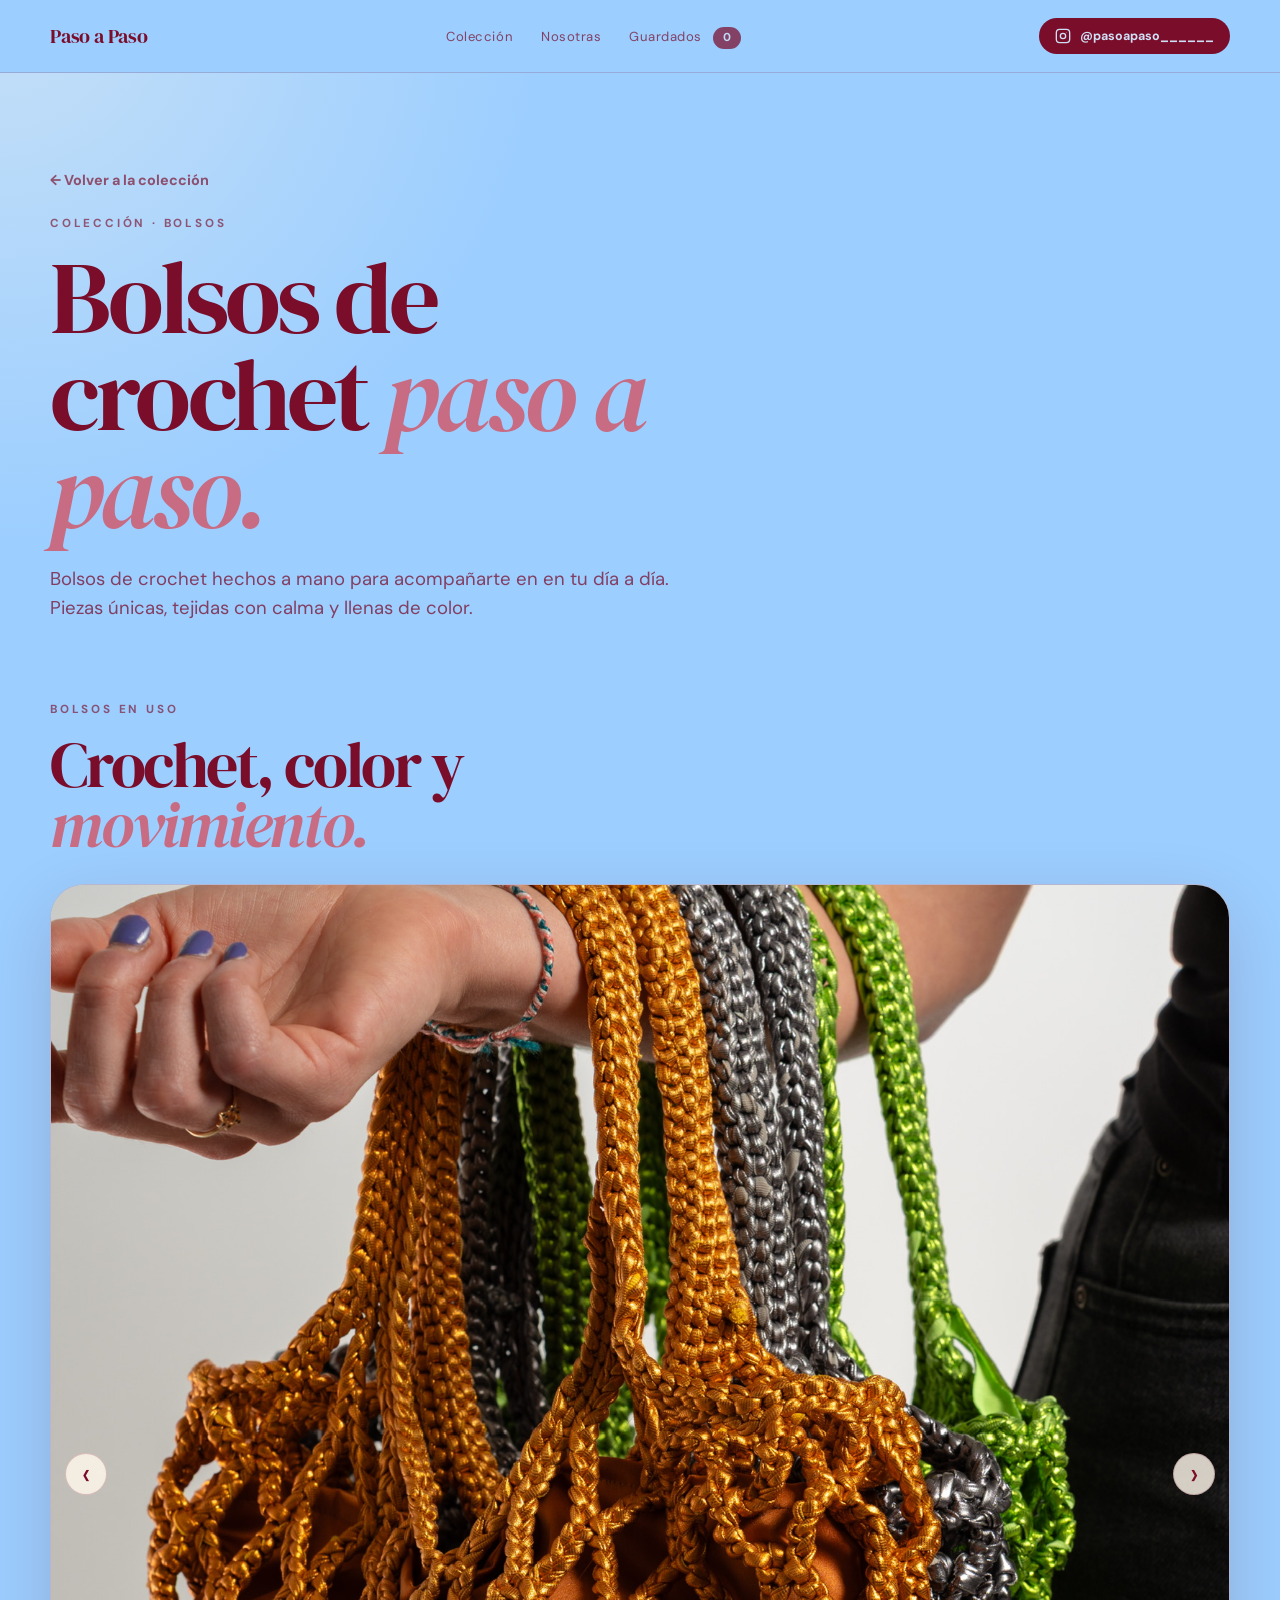
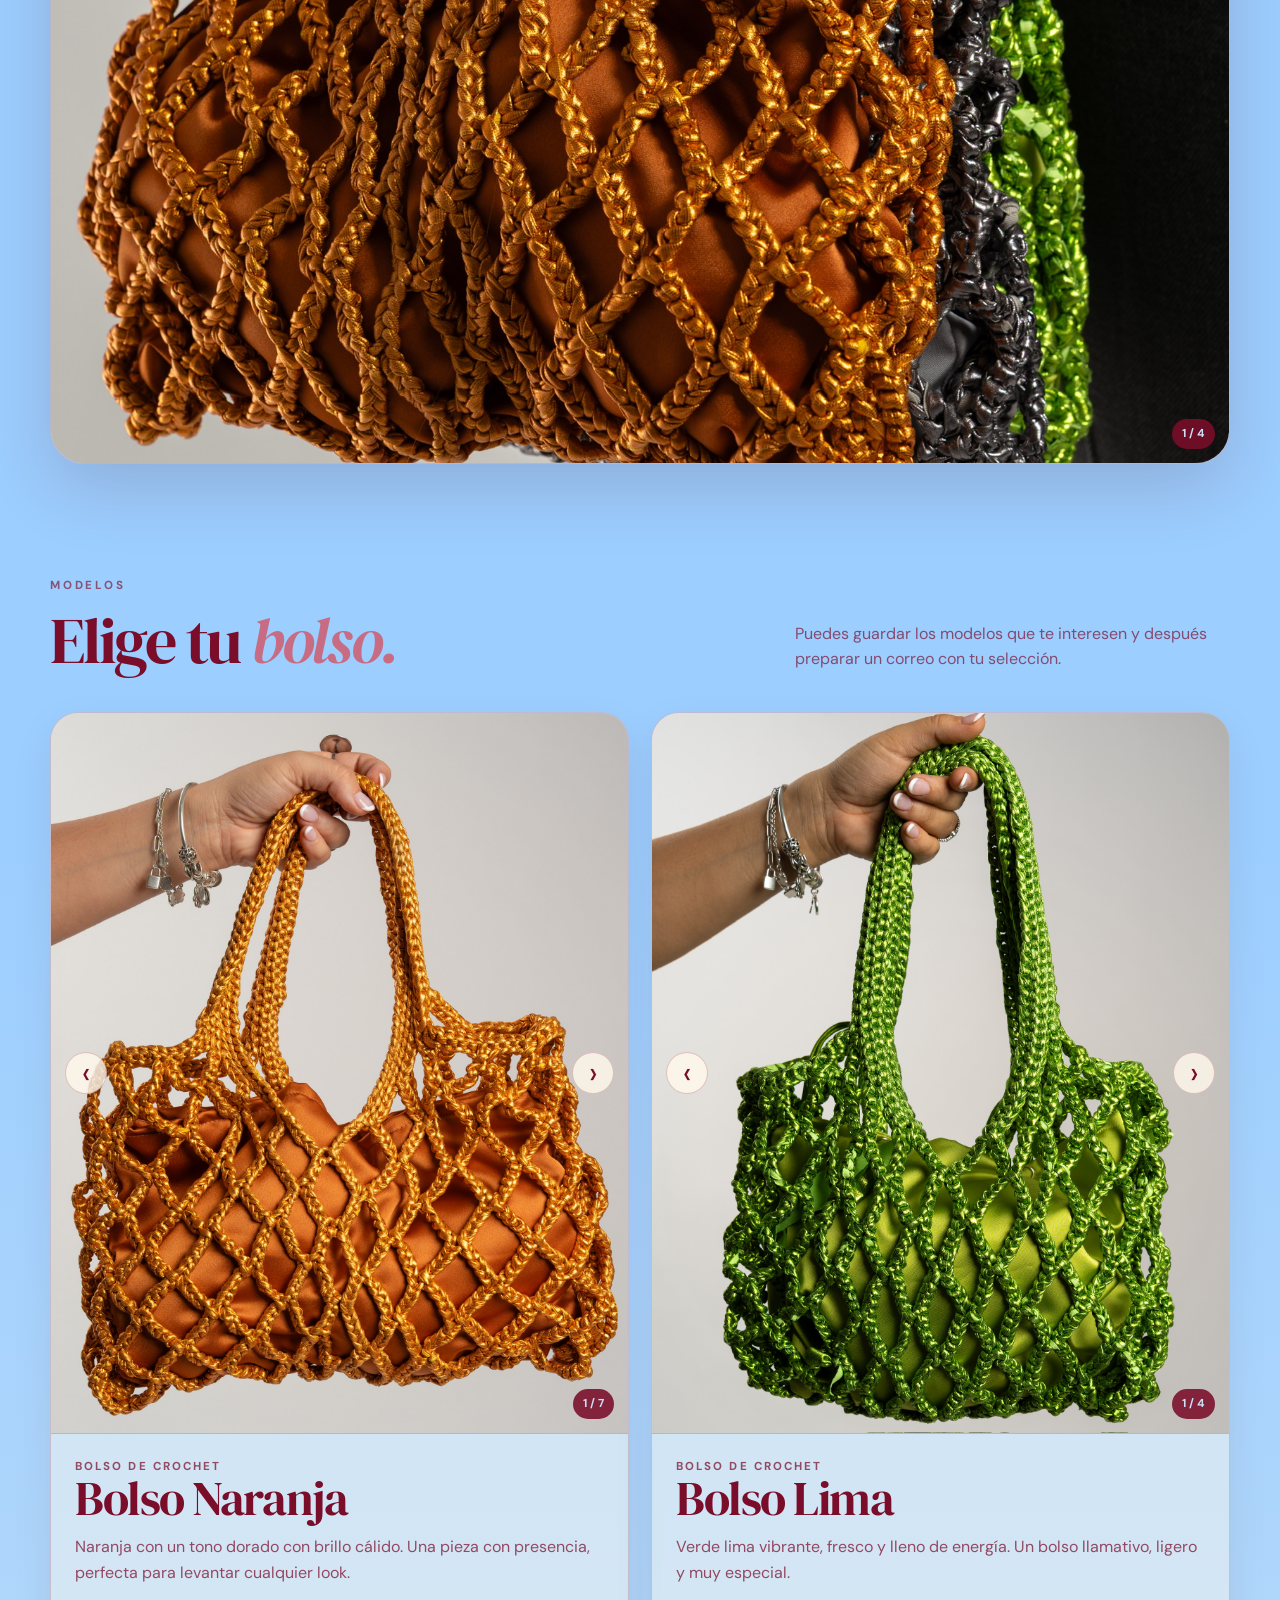
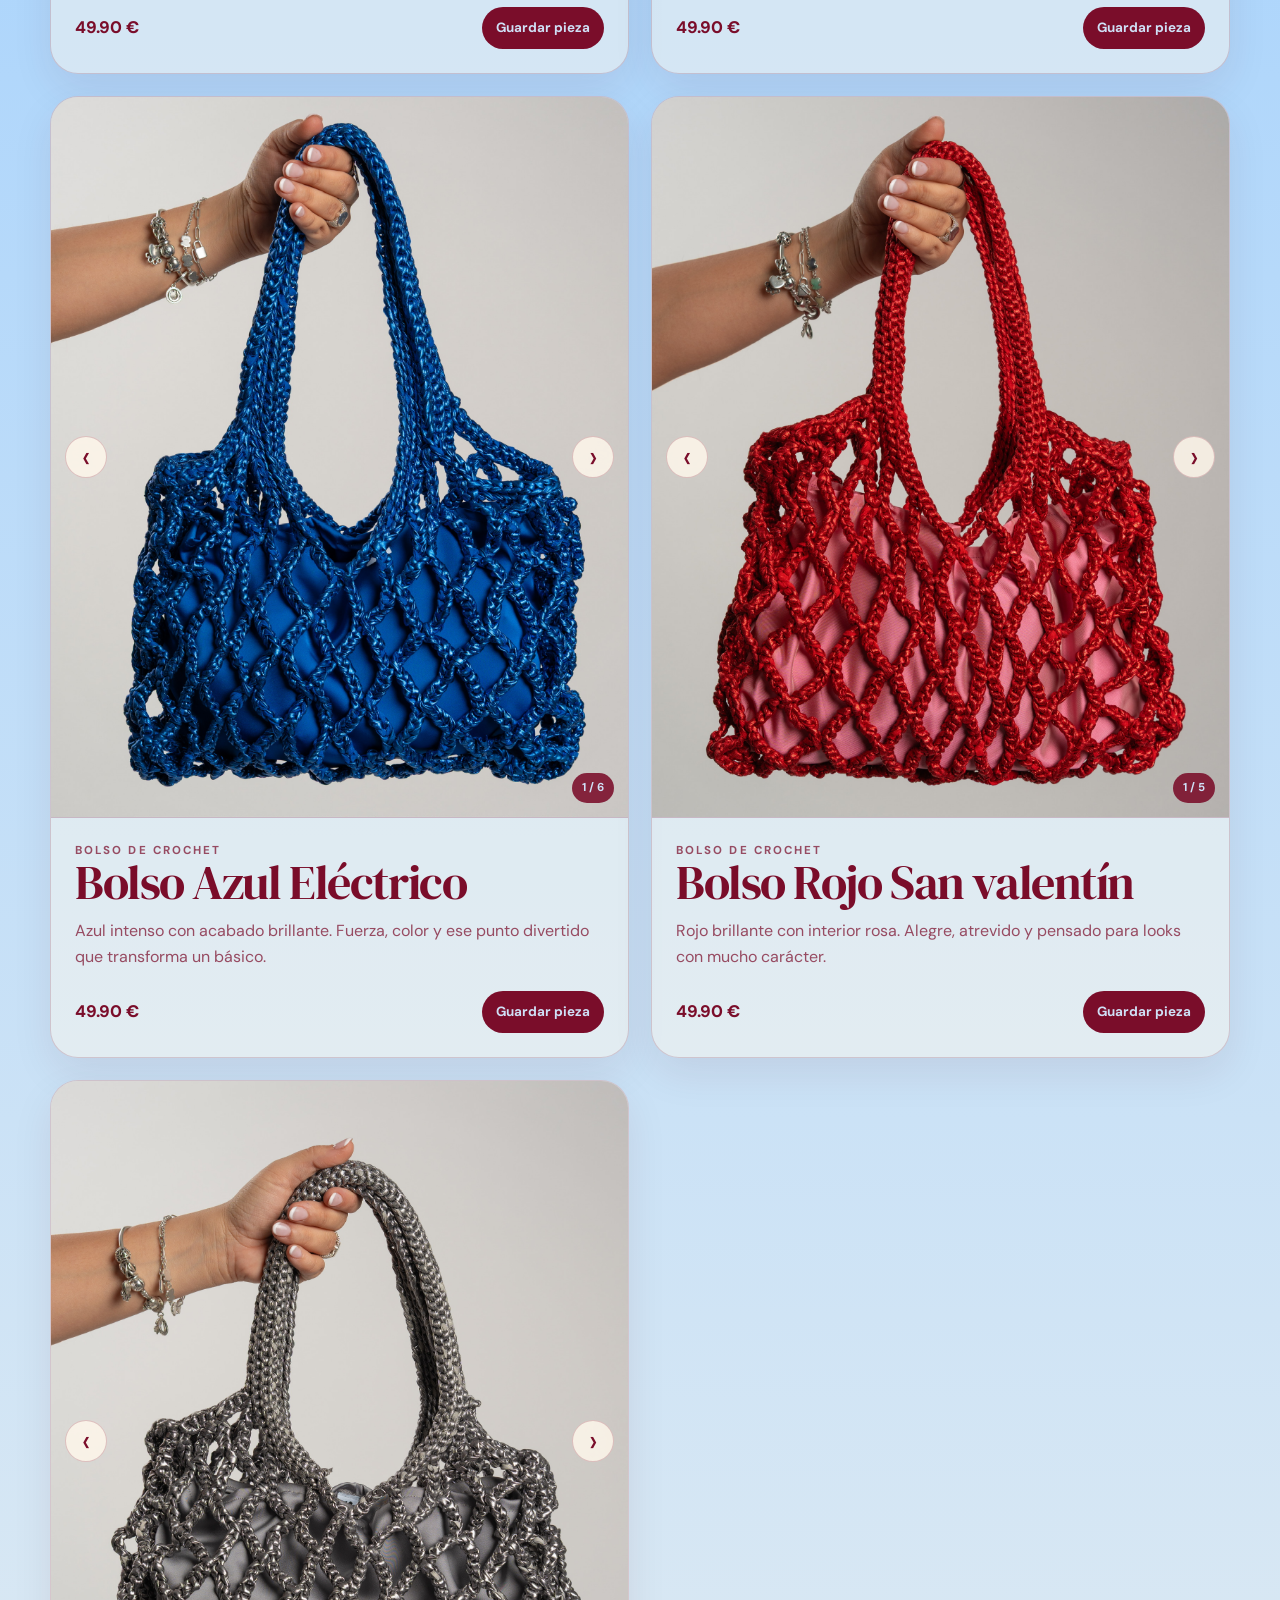
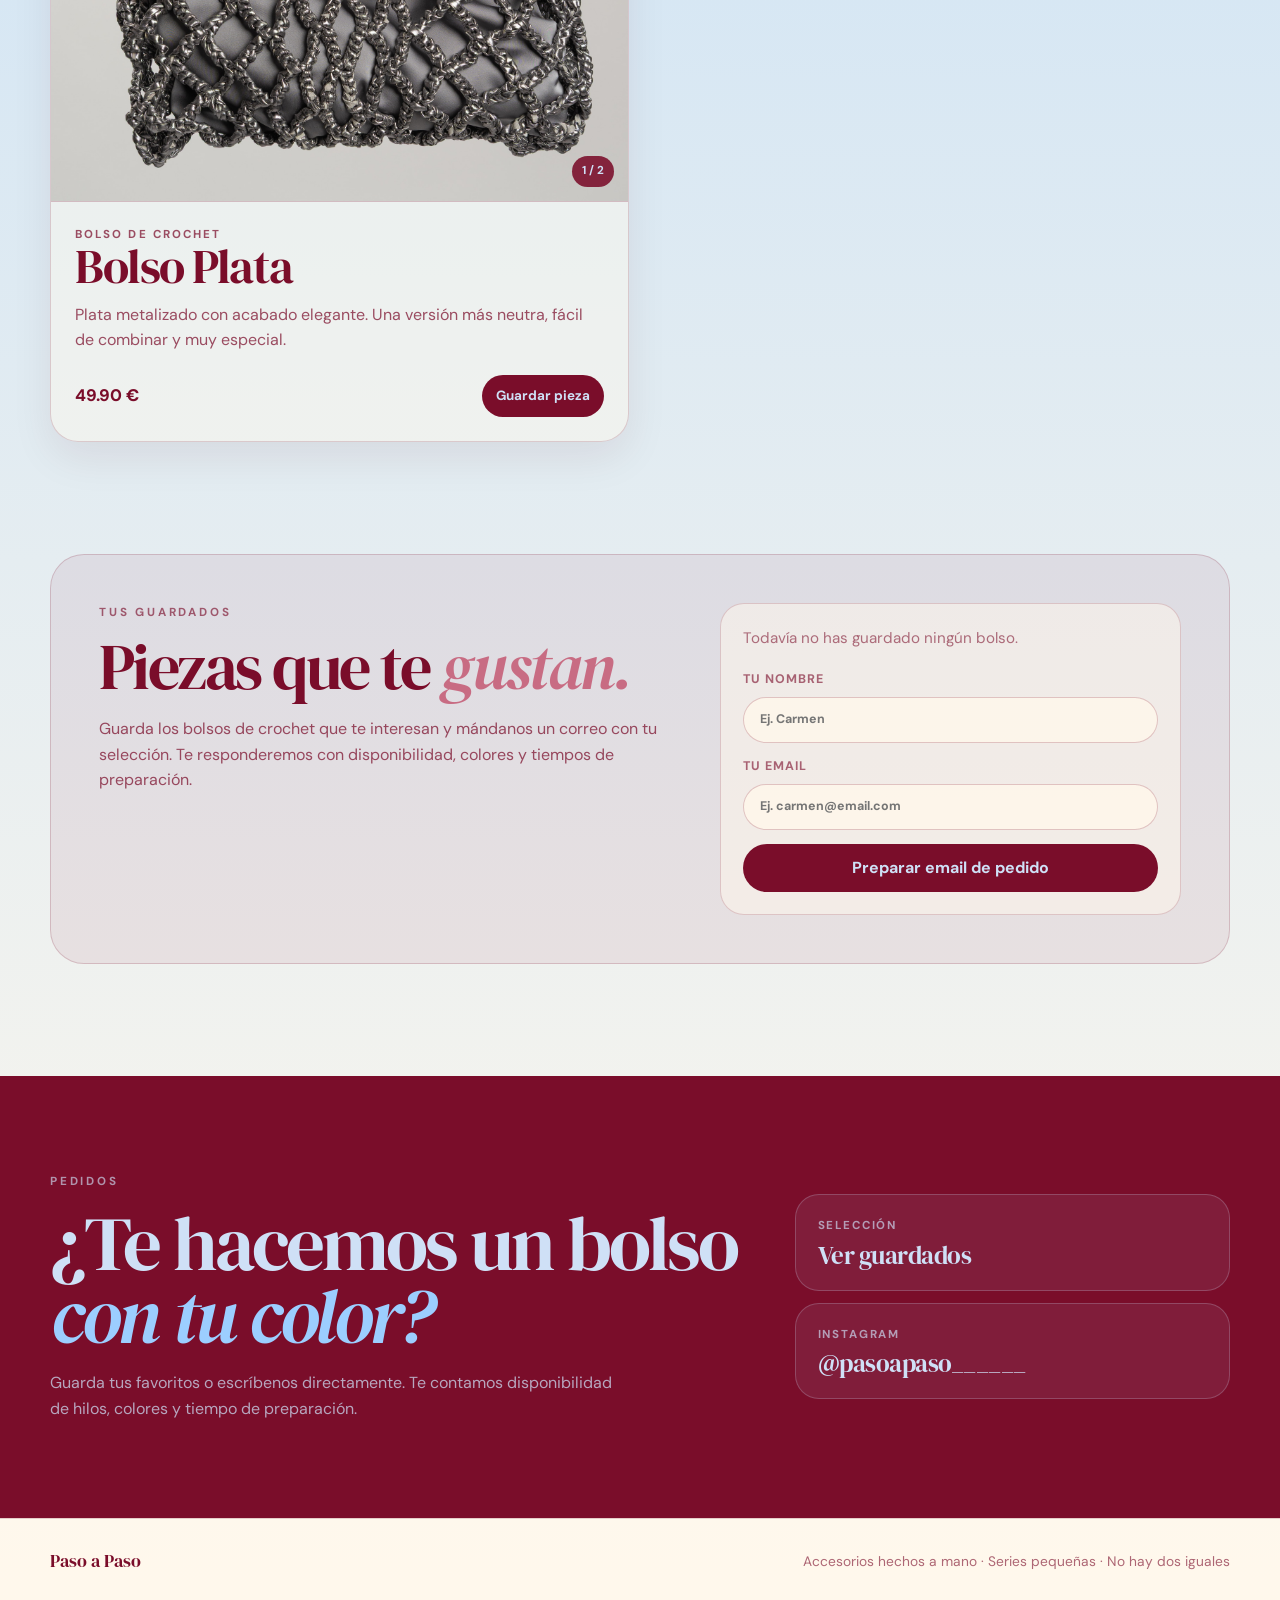
==== commit 68898759: "añadido bolsos y combos" ====
--- a/bolsos.html
+++ b/bolsos.html
@@ -5,7 +5,7 @@
   <meta name="viewport" content="width=device-width, initial-scale=1.0" />
 
   <title>Bolsos de crochet — Paso a Paso</title>
-  <meta name="description" content="Bolsos de crochet y bolsos de red hechos a mano por Paso a Paso. Series pequeñas, colores vibrantes y piezas irrepetibles." />
+  <meta name="description" content="Bolsos de crochet hechos a mano por Paso a Paso. Piezas ligeras, coloridas y únicas para diario, playa o mercado." />
 
   <link rel="preconnect" href="https://fonts.googleapis.com" />
   <link rel="preconnect" href="https://fonts.gstatic.com" crossorigin />
@@ -18,7 +18,7 @@
       --azul-claro: #cfe0f6;
       --granate: #7a0d2a;
       --granate-oscuro: #4d0719;
-      --granate-suave: #9b1637;
+      --granate-suave: #c86c83;
       --crema: #fff8ec;
       --tinta: #24030c;
       --borde: rgba(122, 13, 42, 0.18);
@@ -27,7 +27,6 @@
     }
 
     *, *::before, *::after { box-sizing: border-box; }
-
     html { scroll-behavior: smooth; }
 
     body {
@@ -44,6 +43,7 @@
 
     img { display: block; max-width: 100%; }
     a { color: inherit; }
+    button { font: inherit; }
 
     .site-header {
       position: sticky;
@@ -92,30 +92,44 @@
     .nav-links a:hover,
     .nav-links a:focus-visible { opacity: 1; }
 
-    .ig-link,
-    .button {
+    .ig-link {
       display: inline-flex;
       align-items: center;
       justify-content: center;
       gap: 9px;
+      padding: 10px 16px;
       border-radius: 999px;
-      text-decoration: none;
-      font-weight: 700;
-      line-height: 1;
-      transition: transform 180ms ease, background 180ms ease, color 180ms ease, border-color 180ms ease;
-    }
-
-    .ig-link {
-      padding: 10px 16px;
       background: var(--granate);
       color: var(--azul-claro);
+      text-decoration: none;
       font-size: 0.78rem;
-    }
-
-    .ig-link:hover,
-    .button:hover { transform: translateY(-2px); }
+      font-weight: 700;
+      line-height: 1;
+      transition: transform 180ms ease, background 180ms ease;
+    }
+
+    .ig-link:hover {
+      transform: translateY(-2px);
+      background: var(--granate-oscuro);
+    }
 
     .icon { width: 16px; height: 16px; flex: 0 0 auto; }
+
+    .saved-nav {
+      display: inline-flex;
+      align-items: center;
+      justify-content: center;
+      min-width: 28px;
+      height: 22px;
+      margin-left: 6px;
+      padding: 0 8px;
+      border-radius: 999px;
+      background: var(--granate);
+      color: var(--azul-claro);
+      font-size: 0.72rem;
+      font-weight: 700;
+      letter-spacing: 0;
+    }
 
     main { position: relative; }
 
@@ -171,6 +185,8 @@
       color: var(--granate-suave);
     }
 
+    .cta-title em.cta-highlight { color: var(--azul); }
+
     .page-copy {
       max-width: 620px;
       margin: 24px 0 0;
@@ -186,55 +202,72 @@
       box-shadow: 0 16px 42px rgba(77, 7, 25, 0.08);
     }
 
-    .page-note strong {
-      display: block;
-      margin-bottom: 10px;
-      font-size: 1rem;
-    }
-
-    .page-note p {
-      margin: 0;
-      color: rgba(122, 13, 42, 0.68);
-      font-size: 0.95rem;
-    }
-
-    .section {
+    .page-note strong { display: block; margin-bottom: 10px; font-size: 1rem; }
+    .page-note p { margin: 0; color: rgba(122, 13, 42, 0.68); font-size: 0.95rem; }
+
+    .section,
+    .mix-section,
+    .products-section,
+    .saved-section {
       width: min(1180px, calc(100% - 32px));
       margin: 0 auto;
       padding: 0 0 clamp(72px, 9vw, 112px);
     }
 
+    .section-head,
     .products-head {
-      display: flex;
+      display: grid;
+      grid-template-columns: minmax(0, 0.9fr) minmax(260px, 0.55fr);
+      gap: 32px;
       align-items: end;
-      justify-content: space-between;
-      gap: 28px;
-      margin-bottom: 26px;
-    }
-
-    .section-title {
-      margin: 0;
-      font-size: clamp(2.2rem, 5vw, 4.4rem);
-    }
-
-    .products-tip {
-      max-width: 440px;
-      margin: 0;
-      color: rgba(122, 13, 42, 0.68);
+      margin-bottom: 28px;
+    }
+
+    .section-title { margin: 0; font-size: clamp(2.2rem, 5vw, 4.4rem); }
+    .section-copy, .products-tip { margin: 0; color: rgba(122, 13, 42, 0.68); font-size: 1rem; }
+
+    .featured-carousel {
+      position: relative;
+      overflow: hidden;
+      border-radius: 34px;
+      border: 1px solid var(--borde);
+      box-shadow: var(--sombra);
+      background: rgba(255, 248, 236, 0.38);
+      aspect-ratio: 1/1;
     }
 
     .products-grid {
       display: grid;
-      grid-template-columns: repeat(3, minmax(0, 1fr));
-      gap: 18px;
-    }
-
+      grid-template-columns: repeat(2, minmax(0, 1fr));
+      gap: 22px;
+      margin-top: 40px;
+    }
+
+    .product-actions {
+      display: flex;
+      align-items: center;
+      justify-content: space-between;
+      gap: 16px;
+      margin-top: auto;
+      padding-top: 22px;
+    }
+
+    .product-price {
+      font-size: 1.05rem;
+      font-weight: 800;
+      color: var(--granate);
+      white-space: nowrap;
+    }
+
+    .product-actions .product-link {
+      margin-top: 0;
+    }
     .product-card {
       display: flex;
       min-height: 100%;
       flex-direction: column;
+      overflow: hidden;
       border-radius: var(--radio);
-      overflow: hidden;
       background: rgba(255, 248, 236, 0.46);
       border: 1px solid var(--borde);
       box-shadow: 0 16px 42px rgba(77, 7, 25, 0.08);
@@ -247,114 +280,277 @@
       background: rgba(255, 248, 236, 0.62);
     }
 
-    .product-image {
-      min-height: 280px;
+    .product-carousel {
+      position: relative;
       aspect-ratio: 4 / 5;
-      display: grid;
-      place-items: center;
-      position: relative;
       overflow: hidden;
-      background:
-        linear-gradient(135deg, rgba(122, 13, 42, 0.08), rgba(255,248,236,0.3)),
-        var(--azul);
+      background: rgba(122, 13, 42, 0.06);
       border-bottom: 1px solid var(--borde);
     }
 
-    .product-image img {
+    .carousel-track,
+    .carousel-slide { width: 100%; height: 100%; }
+    .carousel-slide { display: none; }
+    .carousel-slide.is-active { display: block; }
+
+    .carousel-slide img {
       width: 100%;
       height: 100%;
       object-fit: cover;
     }
 
     .photo-placeholder {
-      width: calc(100% - 38px);
-      height: calc(100% - 38px);
-      border-radius: 24px;
-      border: 1.5px dashed rgba(122, 13, 42, 0.32);
+      width: 100%;
+      height: 100%;
       display: grid;
       place-items: center;
       text-align: center;
-      padding: 22px;
-      color: rgba(122, 13, 42, 0.62);
-      font-size: 0.78rem;
-      font-weight: 700;
-      letter-spacing: 0.18em;
+      padding: 28px;
+      color: rgba(122, 13, 42, 0.48);
+      font-size: 0.8rem;
+      font-weight: 700;
+      letter-spacing: 0.16em;
       text-transform: uppercase;
-      background: rgba(255, 248, 236, 0.16);
-    }
-
-    .badge {
+      background:
+        linear-gradient(135deg, rgba(255,248,236,0.34), rgba(122,13,42,0.08)),
+        #9CCEFF;
+    }
+
+    .carousel-btn {
       position: absolute;
-      top: 16px;
-      left: 16px;
-      z-index: 2;
-      padding: 7px 11px;
+      top: 50%;
+      z-index: 3;
+      transform: translateY(-50%);
+      width: 42px;
+      height: 42px;
+      border: 1px solid rgba(122, 13, 42, 0.22);
+      border-radius: 50%;
+      background: rgba(255, 248, 236, 0.82);
+      color: var(--granate);
+      font-size: 2rem;
+      line-height: 1;
+      cursor: pointer;
+      display: grid;
+      place-items: center;
+      transition: transform 180ms ease, background 180ms ease;
+    }
+
+    .carousel-btn:hover {
+      background: var(--crema);
+      transform: translateY(-50%) scale(1.05);
+    }
+
+    .carousel-prev { left: 14px; }
+    .carousel-next { right: 14px; }
+
+    .carousel-count {
+      position: absolute;
+      right: 14px;
+      bottom: 14px;
+      z-index: 3;
+      padding: 6px 10px;
       border-radius: 999px;
-      background: var(--granate);
+      background: rgba(122, 13, 42, 0.88);
       color: var(--azul-claro);
       font-size: 0.72rem;
       font-weight: 700;
-      letter-spacing: 0.08em;
-      text-transform: uppercase;
     }
 
     .product-info {
       flex: 1;
       display: flex;
       flex-direction: column;
-      padding: 22px;
-    }
-
-    .product-name {
-      margin: 0 0 10px;
+      padding: 24px;
+    }
+
+    .product-kicker {
+      margin: 0 0 8px;
+      font-size: 0.72rem;
+      letter-spacing: 0.18em;
+      text-transform: uppercase;
+      font-weight: 700;
+      color: rgba(122, 13, 42, 0.58);
+    }
+
+    .product-info h3 {
+      margin: 0 0 12px;
       font-family: 'DM Serif Display', Georgia, serif;
-      font-size: 1.65rem;
-      line-height: 1;
+      font-size: clamp(2rem, 4vw, 3rem);
+      line-height: 0.95;
       font-weight: 400;
       letter-spacing: -0.03em;
-    }
-
-    .product-desc {
-      margin: 0 0 22px;
-      color: rgba(122, 13, 42, 0.68);
-      font-size: 0.95rem;
-    }
-
-    .product-footer {
-      margin-top: auto;
+      color: var(--granate);
+    }
+
+    .product-info p { margin: 0; color: rgba(122, 13, 42, 0.72); }
+
+    .product-link {
+      display: inline-flex;
+      align-items: center;
+      justify-content: center;
+      width: fit-content;
+      margin-top: 22px;
+      padding: 10px 14px;
+      border: 0;
+      border-radius: 999px;
+      background: var(--granate);
+      color: var(--azul-claro);
+      font-weight: 700;
+      font-size: 0.84rem;
+      text-decoration: none;
+      cursor: pointer;
+      transition: background 180ms ease, transform 180ms ease;
+    }
+
+    .product-link:hover { background: var(--granate-oscuro); transform: translateY(-2px); }
+    .product-link.is-saved { background: var(--granate-oscuro); }
+
+    .saved-panel {
+      display: grid;
+      grid-template-columns: minmax(0, 0.9fr) minmax(300px, 0.7fr);
+      gap: 28px;
+      align-items: start;
+      padding: clamp(28px, 5vw, 48px);
+      border-radius: 34px;
+      background: rgba(122, 13, 42, 0.07);
+      border: 1px solid var(--borde);
+    }
+
+    .saved-copy { max-width: 56ch; margin: 18px 0 0; color: rgba(122, 13, 42, 0.72); }
+
+    .saved-box {
+      padding: 22px;
+      border-radius: 24px;
+      background: rgba(255, 248, 236, 0.52);
+      border: 1px solid var(--borde);
+    }
+
+    .saved-empty { color: rgba(122, 13, 42, 0.58); font-size: 0.95rem; }
+
+    .saved-list {
+      display: grid;
+      gap: 10px;
+      list-style: none;
+      padding: 0;
+      margin: 0 0 20px;
+    }
+
+    .saved-list:empty { margin: 0; }
+
+    .saved-item {
       display: flex;
       align-items: center;
       justify-content: space-between;
       gap: 12px;
-    }
-
-    .price-placeholder {
-      color: rgba(122, 13, 42, 0.48);
-      font-size: 0.88rem;
-      font-weight: 700;
-    }
-
-    .product-link {
+      padding: 12px 14px;
+      border-radius: 16px;
+      background: rgba(255, 248, 236, 0.72);
+      border: 1px solid rgba(122, 13, 42, 0.14);
+      color: var(--granate);
+      font-weight: 700;
+    }
+
+    .saved-remove {
+      border: 0;
+      background: transparent;
+      color: rgba(122, 13, 42, 0.58);
+      cursor: pointer;
+      font-size: 0.82rem;
+      font-weight: 700;
+    }
+
+    .saved-remove:hover { color: var(--granate); text-decoration: underline; }
+
+    .order-form {
+      display: grid;
+      gap: 14px;
+      margin-top: 20px;
+    }
+
+    .order-form label {
+      display: grid;
+      gap: 7px;
+      font-size: 0.78rem;
+      letter-spacing: 0.08em;
+      text-transform: uppercase;
+      font-weight: 700;
+      color: rgba(122, 13, 42, 0.62);
+    }
+
+    .order-form input {
+      width: 100%;
+      min-height: 46px;
+      border: 1px solid rgba(122, 13, 42, 0.22);
+      border-radius: 999px;
+      padding: 0 16px;
+      background: rgba(255, 248, 236, 0.8);
+      color: var(--granate);
+      font: inherit;
+      outline: none;
+    }
+
+    .order-form input:focus { border-color: var(--granate); }
+
+    .order-button {
+      min-height: 48px;
+      border: 0;
+      border-radius: 999px;
+      background: var(--granate);
+      color: var(--azul-claro);
+      font: inherit;
+      font-weight: 700;
+      cursor: pointer;
+      transition: transform 180ms ease, background 180ms ease;
       display: inline-flex;
       align-items: center;
       justify-content: center;
-      min-height: 38px;
-      padding: 10px 14px;
-      border-radius: 999px;
-      background: var(--granate);
-      color: var(--azul-claro);
-      text-decoration: none;
-      font-size: 0.82rem;
-      font-weight: 700;
+      text-align: center;
       white-space: nowrap;
     }
 
-    .product-link:hover { background: var(--granate-oscuro); }
-
-    .cta-band {
-      background: var(--granate);
-      color: var(--azul-claro);
-    }
+    .order-button:hover { transform: translateY(-2px); background: var(--granate-oscuro); }
+
+    .email-preview {
+      margin-top: 20px;
+      padding: 18px;
+      border-radius: 20px;
+      background: rgba(255, 248, 236, 0.76);
+      border: 1px solid rgba(122, 13, 42, 0.16);
+    }
+
+    .email-preview-title {
+      margin: 0 0 12px;
+      font-weight: 700;
+      color: var(--granate);
+    }
+
+    .email-preview pre {
+      margin: 0;
+      white-space: pre-wrap;
+      font: inherit;
+      color: rgba(122, 13, 42, 0.72);
+      background: rgba(156, 206, 255, 0.22);
+      border-radius: 16px;
+      padding: 14px;
+    }
+
+    .email-actions {
+      display: grid;
+      grid-template-columns: 1fr 1fr;
+      gap: 10px;
+      margin-top: 14px;
+    }
+
+    .order-link { text-decoration: none; }
+
+    .order-button-secondary {
+      background: rgba(122, 13, 42, 0.12);
+      color: var(--granate);
+    }
+
+    .order-button-secondary:hover { background: rgba(122, 13, 42, 0.18); }
+
+    .cta-band { background: var(--granate); color: var(--azul-claro); }
 
     .cta-inner {
       width: min(1180px, calc(100% - 32px));
@@ -366,21 +562,9 @@
       align-items: center;
     }
 
-    .cta-title {
-      margin: 0;
-      font-size: clamp(2.6rem, 6vw, 5.2rem);
-    }
-
-    .cta-text {
-      margin: 18px 0 0;
-      color: rgba(207, 224, 246, 0.72);
-      max-width: 52ch;
-    }
-
-    .cta-actions {
-      display: grid;
-      gap: 12px;
-    }
+    .cta-title { margin: 0; font-size: clamp(2.6rem, 6vw, 5.2rem); }
+    .cta-text { margin: 18px 0 0; color: rgba(207, 224, 246, 0.72); max-width: 52ch; }
+    .cta-actions { display: grid; gap: 12px; }
 
     .cta-card {
       display: block;
@@ -392,10 +576,7 @@
       transition: transform 180ms ease, background 180ms ease;
     }
 
-    .cta-card:hover {
-      transform: translateY(-3px);
-      background: rgba(207, 224, 246, 0.12);
-    }
+    .cta-card:hover { transform: translateY(-3px); background: rgba(207, 224, 246, 0.12); }
 
     .cta-label {
       display: block;
@@ -441,8 +622,14 @@
 
     @media (max-width: 980px) {
       .page-hero,
+      .section-head,
+      .products-head,
+      .saved-panel,
       .cta-inner { grid-template-columns: 1fr; }
-      .products-grid { grid-template-columns: repeat(2, minmax(0, 1fr)); }
+    }
+
+    @media (max-width: 760px) {
+      .products-grid { grid-template-columns: 1fr; }
     }
 
     @media (max-width: 680px) {
@@ -451,17 +638,91 @@
       .ig-link { padding: 10px 12px; font-size: 0; gap: 0; }
       .ig-link .icon { margin: 0; }
       .page-title { font-size: clamp(3rem, 15vw, 5rem); }
-      .products-head { display: block; }
-      .products-tip { margin-top: 16px; }
-      .products-grid { grid-template-columns: 1fr; }
-      .product-image { min-height: 240px; }
-      .product-footer { align-items: flex-start; flex-direction: column; }
       .product-link { width: 100%; }
       .cta-value { font-size: 1.28rem; }
+      .email-actions { grid-template-columns: 1fr; }
+    }
+    @media (max-width: 680px) {
+      .product-actions {
+        align-items: stretch;
+      }
+
+      .product-actions .product-link {
+        width: 100%;
+      }
+
+      .product-price {
+        padding-top: 10px;
+      }
+    }
+    @media (max-width: 980px) {
+      .featured-carousel {
+        aspect-ratio: 1/1;
+      }
+    }
+
+
+    /* Bolsos: carrusel inicial con guardar */
+    .featured-carousel.has-save {
+      aspect-ratio: 16 / 9;
+    }
+
+    .featured-save-panel {
+      position: absolute;
+      left: clamp(16px, 3vw, 30px);
+      bottom: clamp(16px, 3vw, 30px);
+      z-index: 4;
+      max-width: min(430px, calc(100% - 32px));
+      padding: clamp(16px, 2.4vw, 24px);
+      border-radius: 26px;
+      background: rgba(255, 248, 236, 0.84);
+      border: 1px solid rgba(122, 13, 42, 0.18);
+      box-shadow: 0 18px 44px rgba(77, 7, 25, 0.18);
+      backdrop-filter: blur(12px);
+    }
+
+    .featured-save-panel .product-kicker { margin-bottom: 5px; }
+
+    .featured-save-panel h3 {
+      margin: 0 0 8px;
+      font-family: 'DM Serif Display', Georgia, serif;
+      font-size: clamp(2rem, 4vw, 3.2rem);
+      line-height: 0.9;
+      font-weight: 400;
+      letter-spacing: -0.03em;
+      color: var(--granate);
+    }
+
+    .featured-save-panel p {
+      margin: 0;
+      color: rgba(122, 13, 42, 0.72);
+    }
+
+    .featured-save-actions {
+      display: flex;
+      align-items: center;
+      justify-content: space-between;
+      gap: 14px;
+      margin-top: 18px;
+      flex-wrap: wrap;
+    }
+
+    .featured-save-actions .product-link { margin-top: 0; }
+
+    @media (max-width: 680px) {
+      .featured-carousel.has-save { aspect-ratio: 4 / 5; }
+      .featured-save-panel {
+        position: absolute;
+        right: 14px;
+        left: 14px;
+        bottom: 14px;
+        max-width: none;
+      }
     }
 
   </style>
 </head>
+
 <body>
   <header class="site-header">
     <nav class="nav" aria-label="Navegación principal">
@@ -470,11 +731,15 @@
       <ul class="nav-links">
         <li><a href="index.html#coleccion">Colección</a></li>
         <li><a href="index.html#nosotras">Nosotras</a></li>
-        <li><a href="index.html#contacto">Contacto</a></li>
+        <li><a href="#guardados">Guardados <span id="saved-count" class="saved-nav">0</span></a></li>
       </ul>
 
       <a href="https://www.instagram.com/pasoapaso______/" target="_blank" rel="noopener" class="ig-link" aria-label="Abrir Instagram de Paso a Paso">
-        <svg class="icon" viewBox="0 0 24 24" fill="none" stroke="currentColor" stroke-width="2" stroke-linecap="round" stroke-linejoin="round" aria-hidden="true"><rect x="2" y="2" width="20" height="20" rx="5" ry="5"/><circle cx="12" cy="12" r="4"/><circle cx="17.5" cy="6.5" r="0.5" fill="currentColor" stroke="none"/></svg>
+        <svg class="icon" viewBox="0 0 24 24" fill="none" stroke="currentColor" stroke-width="2" stroke-linecap="round" stroke-linejoin="round" aria-hidden="true">
+          <rect x="2" y="2" width="20" height="20" rx="5" ry="5"/>
+          <circle cx="12" cy="12" r="4"/>
+          <circle cx="17.5" cy="6.5" r="0.5" fill="currentColor" stroke="none"/>
+        </svg>
         @pasoapaso______
       </a>
     </nav>
@@ -485,134 +750,267 @@
       <div>
         <a class="back-link" href="index.html#coleccion">← Volver a la colección</a>
         <p class="eyebrow">Colección · Bolsos</p>
-        <h1 id="page-title" class="page-title">Bolsos de <em>crochet.</em></h1>
-        <p class="page-copy">Bolsos ligeros, coloridos y hechos a mano, punto a punto. Cada uno puede cambiar un poco según el hilo, el color y la disponibilidad.</p>
+        <h1 id="page-title" class="page-title">Bolsos de crochet <em>paso a paso.</em></h1>
+        <p class="page-copy">Bolsos de crochet hechos a mano para acompañarte en en tu día a día. Piezas únicas, tejidas con calma y llenas de color.</p>
       </div>
 
-      <aside class="page-note" aria-label="Nota sobre la colección">
-        <strong>Series pequeñas</strong>
-        <p>No producimos en masa. Si te gusta un modelo, escríbenos y vemos colores, tiempos y posibles variaciones.</p>
-      </aside>
+      
     </section>
 
-    <section class="section" aria-labelledby="products-title">
+    <section class="mix-section" aria-labelledby="mix-title">
+      <div class="section-head">
+        <div>
+          <p class="eyebrow">Bolsos en uso</p>
+          <h2 id="mix-title" class="section-title">Crochet, color y <em>movimiento.</em></h2>
+        </div>
+      </div>
+
+      <div class="featured-carousel" data-carousel>
+        <div class="carousel-track">
+          <div class="carousel-slide is-active">
+            <img src="bolsos/IMG_6812.JPG" alt="bolsos izq" />
+          </div>
+          <div class="carousel-slide">
+           <img src="bolsos/IMG_6828.JPG" alt="bolsos dere" />
+          </div>
+          <div class="carousel-slide">
+           <img src="bolsos/IMG_9402.JPG" alt="bolsos azul y naranja" />
+          </div>
+          <div class="carousel-slide">
+           <img src="bolsos/IMG_7545.JPG" alt="bolsos suelo" />
+          </div>
+        </div>
+
+        <button class="carousel-btn carousel-prev" type="button" data-carousel-prev aria-label="Imagen anterior">‹</button>
+        <button class="carousel-btn carousel-next" type="button" data-carousel-next aria-label="Imagen siguiente">›</button>
+        <span class="carousel-count">1 / 6</span>
+      </div>
+    </section>
+
+    <section class="products-section" aria-labelledby="products-title">
       <div class="products-head">
         <div>
-          <p class="eyebrow">Productos</p>
-          <h2 id="products-title" class="section-title">Modelos <em>disponibles.</em></h2>
+          <p class="eyebrow">Modelos</p>
+          <h2 id="products-title" class="section-title">Elige tu <em>bolso.</em></h2>
         </div>
-        <p class="products-tip">Deja estos bloques como placeholder y cambia cada imagen cuando tengas fotos listas.</p>
+        <p class="products-tip"> Puedes guardar los modelos que te interesen y después preparar un correo con tu selección.</p>
       </div>
 
       <div class="products-grid">
-
         <article class="product-card">
-          <div class="product-image">
-            <span class="badge">Bestseller</span>
-            <!-- Cuando tengas la foto, sustituye el bloque .photo-placeholder por:
-            <img src="imagenes/bolsos/bolso-de-red-mostaza.jpg" alt="Bolso de red mostaza" />
-            -->
-            <div class="photo-placeholder">Foto pendiente</div>
-          </div>
+          <div class="product-carousel" data-carousel>
+            <div class="carousel-track">
+              <div class="carousel-slide is-active">
+                <img src="bolsos/IMG_6789.JPG" alt="Bolso Cobre de crochet en estudio" data-fallback="Bolso Cobre 1" />
+              </div>
+              <div class="carousel-slide">
+                <img src="bolsos/IMG_6833.JPG" alt="Bolso Cobre de crochet en uso, detalle lateral" data-fallback="Bolso Cobre 2" />
+              </div>
+              <div class="carousel-slide">
+                <img src="bolsos/IMG_6824.JPG" alt="Bolso Cobre llevado al hombro" data-fallback="Bolso Cobre 4" />
+              </div>
+              <div class="carousel-slide">
+                <img src="bolsos/IMG_1409.JPG" alt="Bolso Cobre en la playa" data-fallback="Bolso Cobre 5" />
+              </div>
+              <div class="carousel-slide">
+                <img src="bolsos/IMG_1403.JPG" alt="Bolso Cobre en look de playa" data-fallback="Bolso Cobre 6" />
+              </div>
+              <div class="carousel-slide">
+                <img src="bolsos/IMG_0041.JPG" alt="Bolso Cobre en espejo" data-fallback="Bolso Cobre 7" />
+              </div>
+              <div class="carousel-slide">
+                <img src="bolsos/IMG_0465.JPG" alt="Bolso Cobre en look de noche" data-fallback="Bolso Cobre 8" />
+              </div>
+            </div>
+
+            <button class="carousel-btn carousel-prev" type="button" data-carousel-prev aria-label="Imagen anterior">‹</button>
+            <button class="carousel-btn carousel-next" type="button" data-carousel-next aria-label="Imagen siguiente">›</button>
+            <span class="carousel-count">1 / 8</span>
+          </div>
+
           <div class="product-info">
-            <h3 class="product-name">Bolso de red mostaza</h3>
-            <p class="product-desc">Tejido a mano en tono mostaza. Ligero, cómodo y con ese punto de color que cambia cualquier look.</p>
-            <div class="product-footer">
-              <span class="price-placeholder">Precio por confirmar</span>
-              <a class="product-link" href="https://www.instagram.com/pasoapaso______/" target="_blank" rel="noopener">Pedir por Instagram</a>
+            <p class="product-kicker">Bolso de crochet</p>
+            <h3>Bolso Naranja</h3>
+            <p>Naranja con un tono dorado con brillo cálido. Una pieza con presencia, perfecta para levantar cualquier look.</p>
+            <div class="product-actions">
+              <strong class="product-price">49.90 €</strong>
+              <button class="product-link product-save" type="button" data-product="Bolso Naranja — 49.90 €">Guardar pieza</button>
             </div>
           </div>
         </article>
-
         <article class="product-card">
-          <div class="product-image">
-            
-            <!-- Cuando tengas la foto, sustituye el bloque .photo-placeholder por:
-            <img src="imagenes/bolsos/bolso-de-red-rojo.jpg" alt="Bolso de red rojo" />
-            -->
-            <div class="photo-placeholder">Foto pendiente</div>
-          </div>
+          <div class="product-carousel" data-carousel>
+            <div class="carousel-track">
+              <div class="carousel-slide is-active">
+                <img src="bolsos/IMG_6790.JPG" alt="Bolso Lima de crochet en estudio" data-fallback="Bolso Lima 1" />
+              </div>
+              <div class="carousel-slide">
+                <img src="bolsos/IMG_6836.JPG" alt="Bolso Lima llevado al hombro" data-fallback="Bolso Lima 2" />
+              </div>
+              <div class="carousel-slide">
+                <img src="bolsos/IMG_6816.JPG" alt="Detalle del Bolso Lima en uso" data-fallback="Bolso Lima 3" />
+              </div>
+        
+              <div class="carousel-slide">
+                <img src="bolsos/IMG_6791.JPG" alt="Detalle de textura del Bolso Lima" data-fallback="Bolso Lima 5" />
+              </div>
+            </div>
+
+            <button class="carousel-btn carousel-prev" type="button" data-carousel-prev aria-label="Imagen anterior">‹</button>
+            <button class="carousel-btn carousel-next" type="button" data-carousel-next aria-label="Imagen siguiente">›</button>
+            <span class="carousel-count">1 / 5</span>
+          </div>
+
           <div class="product-info">
-            <h3 class="product-name">Bolso de red rojo</h3>
-            <p class="product-desc">Rojo vibrante, hecho para llevar lo justo y levantar un conjunto sencillo.</p>
-            <div class="product-footer">
-              <span class="price-placeholder">Precio por confirmar</span>
-              <a class="product-link" href="https://www.instagram.com/pasoapaso______/" target="_blank" rel="noopener">Pedir por Instagram</a>
+            <p class="product-kicker">Bolso de crochet</p>
+            <h3>Bolso Lima</h3>
+            <p>Verde lima vibrante, fresco y lleno de energía. Un bolso llamativo, ligero y muy especial.</p>
+            <div class="product-actions">
+              <strong class="product-price">49.90 €</strong>
+              <button class="product-link product-save" type="button" data-product="Bolso Lima — 49.90 €">Guardar pieza</button>
             </div>
           </div>
         </article>
-
         <article class="product-card">
-          <div class="product-image">
-            
-            <!-- Cuando tengas la foto, sustituye el bloque .photo-placeholder por:
-            <img src="imagenes/bolsos/bolso-de-red-azul.jpg" alt="Bolso de red azul" />
-            -->
-            <div class="photo-placeholder">Foto pendiente</div>
-          </div>
+          <div class="product-carousel" data-carousel>
+            <div class="carousel-track">
+              <div class="carousel-slide is-active">
+                <img src="bolsos/IMG_6785.JPG" alt="Bolso Azul Eléctrico de crochet en estudio" data-fallback="Bolso Azul Eléctrico 1" />
+              </div>
+              <div class="carousel-slide">
+                <img src="bolsos/IMG_6815.JPG" alt="Bolso Azul Eléctrico presentado de frente" data-fallback="Bolso Azul Eléctrico 2" />
+              </div>
+              <div class="carousel-slide">
+                <img src="bolsos/IMG_6829.JPG" alt="Bolso Azul Eléctrico llevado al hombro" data-fallback="Bolso Azul Eléctrico 3" />
+              </div>
+              <div class="carousel-slide">
+                <img src="bolsos/IMG_6831.JPG" alt="Detalle del Bolso Azul Eléctrico en mano" data-fallback="Bolso Azul Eléctrico 4" />
+              </div>
+              <div class="carousel-slide">
+                <img src="bolsos/IMG_6819.JPG" alt="Etiqueta interior del Bolso Azul Eléctrico" data-fallback="Bolso Azul Eléctrico 5" />
+              </div>
+              <div class="carousel-slide">
+                <img src="bolsos/IMG_4634.JPG" alt="Bolso Azul Eléctrico en look de calle" data-fallback="Bolso Azul Eléctrico 6" />
+              </div>
+            </div>
+
+            <button class="carousel-btn carousel-prev" type="button" data-carousel-prev aria-label="Imagen anterior">‹</button>
+            <button class="carousel-btn carousel-next" type="button" data-carousel-next aria-label="Imagen siguiente">›</button>
+            <span class="carousel-count">1 / 6</span>
+          </div>
+
           <div class="product-info">
-            <h3 class="product-name">Bolso de red azul</h3>
-            <p class="product-desc">Azul intenso y acabado artesanal. Cada pieza puede tener pequeñas diferencias.</p>
-            <div class="product-footer">
-              <span class="price-placeholder">Precio por confirmar</span>
-              <a class="product-link" href="https://www.instagram.com/pasoapaso______/" target="_blank" rel="noopener">Pedir por Instagram</a>
+            <p class="product-kicker">Bolso de crochet</p>
+            <h3>Bolso Azul Eléctrico</h3>
+            <p>Azul intenso con acabado brillante. Fuerza, color y ese punto divertido que transforma un básico.</p>
+            <div class="product-actions">
+              <strong class="product-price">49.90 €</strong>
+              <button class="product-link product-save" type="button" data-product="Bolso Azul Eléctrico — 49.90 €">Guardar pieza</button>
             </div>
           </div>
         </article>
-
         <article class="product-card">
-          <div class="product-image">
-            <span class="badge">Nuevo</span>
-            <!-- Cuando tengas la foto, sustituye el bloque .photo-placeholder por:
-            <img src="imagenes/bolsos/bolso-con-lentejuelas.jpg" alt="Bolso con lentejuelas" />
-            -->
-            <div class="photo-placeholder">Foto pendiente</div>
-          </div>
+          <div class="product-carousel" data-carousel>
+            <div class="carousel-track">
+              <div class="carousel-slide is-active">
+                <img src="bolsos/IMG_6803.JPG" alt="Bolso Rojo Rubí de crochet en estudio" data-fallback="Bolso Rojo Rubí 1" />
+              </div>
+              <div class="carousel-slide">
+                <img src="bolsos/IMG_6821.JPG" alt="Bolso Rojo Rubí llevado al hombro" data-fallback="Bolso Rojo Rubí 2" />
+              </div>
+              <div class="carousel-slide">
+                <img src="bolsos/IMG_6820.JPG" alt="Detalle del asa del Bolso Rojo Rubí" data-fallback="Bolso Rojo Rubí 3" />
+              </div>
+              <div class="carousel-slide">
+                <img src="bolsos/IMG_6814.JPG" alt="Bolso Rojo Rubí levantado en alto" data-fallback="Bolso Rojo Rubí 4" />
+              </div>
+              <div class="carousel-slide">
+                <img src="bolsos/IMG_6788.JPG" alt="Detalle de textura del Bolso Rojo Rubí" data-fallback="Bolso Rojo Rubí 5" />
+              </div>
+            </div>
+
+            <button class="carousel-btn carousel-prev" type="button" data-carousel-prev aria-label="Imagen anterior">‹</button>
+            <button class="carousel-btn carousel-next" type="button" data-carousel-next aria-label="Imagen siguiente">›</button>
+            <span class="carousel-count">1 / 5</span>
+          </div>
+
           <div class="product-info">
-            <h3 class="product-name">Bolso con lentejuelas</h3>
-            <p class="product-desc">Crochet con brillo para noches de verano, planes especiales o looks con personalidad.</p>
-            <div class="product-footer">
-              <span class="price-placeholder">Precio por confirmar</span>
-              <a class="product-link" href="https://www.instagram.com/pasoapaso______/" target="_blank" rel="noopener">Pedir por Instagram</a>
+            <p class="product-kicker">Bolso de crochet</p>
+            <h3>Bolso Rojo San valentín</h3>
+            <p>Rojo brillante con interior rosa. Alegre, atrevido y pensado para looks con mucho carácter.</p>
+            <div class="product-actions">
+              <strong class="product-price">49.90 €</strong>
+              <button class="product-link product-save" type="button" data-product="Bolso Rojo Rubí — 49.90 €">Guardar pieza</button>
             </div>
           </div>
         </article>
-
         <article class="product-card">
-          <div class="product-image">
-            
-            <!-- Cuando tengas la foto, sustituye el bloque .photo-placeholder por:
-            <img src="imagenes/bolsos/bolso-de-mano-gris.jpg" alt="Bolso de mano gris" />
-            -->
-            <div class="photo-placeholder">Foto pendiente</div>
-          </div>
+          <div class="product-carousel" data-carousel>
+            <div class="carousel-track">
+              <div class="carousel-slide is-active">
+                <img src="bolsos/IMG_6818.JPG" alt="Bolso Plata de crochet en estudio" data-fallback="Bolso Plata 1" />
+              </div>
+              <div class="carousel-slide">
+                <img src="bolsos/IMG_6787.JPG" alt="Detalle de etiqueta del Bolso Plata" data-fallback="Bolso Plata 2" />
+              </div>
+            </div>
+
+            <button class="carousel-btn carousel-prev" type="button" data-carousel-prev aria-label="Imagen anterior">‹</button>
+            <button class="carousel-btn carousel-next" type="button" data-carousel-next aria-label="Imagen siguiente">›</button>
+            <span class="carousel-count">1 / 2</span>
+          </div>
+
           <div class="product-info">
-            <h3 class="product-name">Bolso de mano gris</h3>
-            <p class="product-desc">Formato más compacto, tejido con calma y pensado para acompañarte sin parecer uno más.</p>
-            <div class="product-footer">
-              <span class="price-placeholder">Precio por confirmar</span>
-              <a class="product-link" href="https://www.instagram.com/pasoapaso______/" target="_blank" rel="noopener">Pedir por Instagram</a>
+            <p class="product-kicker">Bolso de crochet</p>
+            <h3>Bolso Plata</h3>
+            <p>Plata metalizado con acabado elegante. Una versión más neutra, fácil de combinar y muy especial.</p>
+            <div class="product-actions">
+              <strong class="product-price">49.90 €</strong>
+              <button class="product-link product-save" type="button" data-product="Bolso Plata — 49.90 €">Guardar pieza</button>
             </div>
           </div>
         </article>
-
-        <article class="product-card">
-          <div class="product-image">
-            <span class="badge">A medida</span>
-            <!-- Cuando tengas la foto, sustituye el bloque .photo-placeholder por:
-            <img src="imagenes/bolsos/bolso-personalizado.jpg" alt="Bolso personalizado" />
-            -->
-            <div class="photo-placeholder">Foto pendiente</div>
-          </div>
-          <div class="product-info">
-            <h3 class="product-name">Bolso personalizado</h3>
-            <p class="product-desc">Cuéntanos qué color te gustaría y vemos si podemos prepararlo según disponibilidad.</p>
-            <div class="product-footer">
-              <span class="price-placeholder">Precio por confirmar</span>
-              <a class="product-link" href="https://www.instagram.com/pasoapaso______/" target="_blank" rel="noopener">Pedir por Instagram</a>
+      </div>
+    </section>
+
+    <section id="guardados" class="saved-section" aria-labelledby="saved-title">
+      <div class="saved-panel">
+        <div>
+          <p class="eyebrow">Tus guardados</p>
+          <h2 id="saved-title" class="section-title">Piezas que te <em>gustan.</em></h2>
+          <p class="saved-copy">
+            Guarda los bolsos de crochet que te interesan y mándanos un correo con tu selección. Te responderemos con disponibilidad, colores y tiempos de preparación.
+          </p>
+        </div>
+
+        <div class="saved-box">
+          <div id="saved-empty" class="saved-empty">Todavía no has guardado ningún bolso.</div>
+          <ul id="saved-list" class="saved-list" aria-label="Bolsos guardados"></ul>
+
+          <form id="order-form" class="order-form">
+            <label>
+              Tu nombre
+              <input type="text" id="customer-name" name="name" placeholder="Ej. Carmen" required />
+            </label>
+
+            <label>
+              Tu email
+              <input type="email" id="customer-email" name="email" placeholder="Ej. carmen@email.com" required />
+            </label>
+
+            <button class="order-button" type="submit">Preparar email de pedido</button>
+          </form>
+
+          <div id="email-preview" class="email-preview" hidden>
+            <p class="email-preview-title">Email preparado</p>
+            <pre id="email-body-preview"></pre>
+
+            <div class="email-actions">
+              <a id="open-email-link" class="order-button order-link" href="#">Enviar</a>
+              <button id="copy-email-button" class="order-button order-button-secondary" type="button">Copiar</button>
             </div>
           </div>
-        </article>
+        </div>
       </div>
     </section>
 
@@ -620,19 +1018,19 @@
       <div class="cta-inner">
         <div>
           <p class="eyebrow">Pedidos</p>
-          <h2 id="cta-title" class="cta-title">¿Hacemos un bolso <em>para ti?</em></h2>
-          <p class="cta-text">Escríbenos con el modelo que te gusta. Te contamos disponibilidad, colores y tiempo de preparación.</p>
+          <h2 id="cta-title" class="cta-title">¿Te hacemos un bolso <em class="cta-highlight">con tu color?</em></h2>
+          <p class="cta-text">Guarda tus favoritos o escríbenos directamente. Te contamos disponibilidad de hilos, colores y tiempo de preparación.</p>
         </div>
 
         <div class="cta-actions">
+          <a class="cta-card" href="#guardados">
+            <span class="cta-label">Selección</span>
+            <span class="cta-value">Ver guardados</span>
+          </a>
+
           <a class="cta-card" href="https://www.instagram.com/pasoapaso______/" target="_blank" rel="noopener">
             <span class="cta-label">Instagram</span>
             <span class="cta-value">@pasoapaso______</span>
-          </a>
-
-          <a class="cta-card" href="mailto:pasoapasoacc@gmail.com">
-            <span class="cta-label">Email</span>
-            <span class="cta-value">pasoapasoacc@gmail.com</span>
           </a>
         </div>
       </div>
@@ -645,5 +1043,160 @@
       <span>Accesorios hechos a mano · Series pequeñas · No hay dos iguales</span>
     </div>
   </footer>
+
+
+  <script>
+    document.querySelectorAll('img[data-fallback]').forEach((img) => {
+      img.addEventListener('error', () => {
+        const fallback = document.createElement('div');
+        fallback.className = 'photo-placeholder';
+        fallback.textContent = img.dataset.fallback || 'Foto próximamente';
+        img.replaceWith(fallback);
+      }, { once: true });
+    });
+
+    document.querySelectorAll('[data-carousel]').forEach((carousel) => {
+      const slides = Array.from(carousel.querySelectorAll('.carousel-slide'));
+      const prev = carousel.querySelector('[data-carousel-prev]');
+      const next = carousel.querySelector('[data-carousel-next]');
+      const count = carousel.querySelector('.carousel-count');
+      let current = 0;
+
+      function showSlide(index) {
+        current = (index + slides.length) % slides.length;
+        slides.forEach((slide, slideIndex) => {
+          slide.classList.toggle('is-active', slideIndex === current);
+        });
+        if (count) count.textContent = `${current + 1} / ${slides.length}`;
+      }
+
+      if (prev) prev.addEventListener('click', () => showSlide(current - 1));
+      if (next) next.addEventListener('click', () => showSlide(current + 1));
+      showSlide(0);
+    });
+
+    const savedKey = 'pasoapaso-bolsos-guardados';
+    const saveButtons = Array.from(document.querySelectorAll('.product-save'));
+    const savedList = document.getElementById('saved-list');
+    const savedEmpty = document.getElementById('saved-empty');
+    const savedCount = document.getElementById('saved-count');
+    const orderForm = document.getElementById('order-form');
+    const emailPreview = document.getElementById('email-preview');
+    const emailBodyPreview = document.getElementById('email-body-preview');
+    const openEmailLink = document.getElementById('open-email-link');
+    const copyEmailButton = document.getElementById('copy-email-button');
+
+    function getSavedItems() {
+      try { return JSON.parse(localStorage.getItem(savedKey)) || []; }
+      catch (error) { return []; }
+    }
+
+    function setSavedItems(items) {
+      localStorage.setItem(savedKey, JSON.stringify(items));
+    }
+
+    function renderSavedItems() {
+      const items = getSavedItems();
+      if (savedList) savedList.innerHTML = '';
+      if (savedCount) savedCount.textContent = items.length;
+      if (savedEmpty) savedEmpty.style.display = items.length === 0 ? 'block' : 'none';
+
+      if (savedList) {
+        items.forEach((item) => {
+          const li = document.createElement('li');
+          li.className = 'saved-item';
+          const name = document.createElement('span');
+          name.textContent = item;
+          const remove = document.createElement('button');
+          remove.type = 'button';
+          remove.className = 'saved-remove';
+          remove.textContent = 'Quitar';
+          remove.addEventListener('click', () => {
+            setSavedItems(getSavedItems().filter((savedItem) => savedItem !== item));
+            renderSavedItems();
+          });
+          li.appendChild(name);
+          li.appendChild(remove);
+          savedList.appendChild(li);
+        });
+      }
+
+      saveButtons.forEach((button) => {
+        const product = button.dataset.product;
+        const isSaved = items.includes(product);
+        button.classList.toggle('is-saved', isSaved);
+        button.textContent = isSaved ? 'Guardado ✓' : 'Guardar pieza';
+      });
+    }
+
+    saveButtons.forEach((button) => {
+      button.addEventListener('click', () => {
+        const product = button.dataset.product;
+        const items = getSavedItems();
+        if (items.includes(product)) {
+          setSavedItems(items.filter((item) => item !== product));
+        } else {
+          setSavedItems([...items, product]);
+        }
+        renderSavedItems();
+      });
+    });
+
+    if (orderForm) {
+      orderForm.addEventListener('submit', (event) => {
+        event.preventDefault();
+        const items = getSavedItems();
+        const name = document.getElementById('customer-name').value.trim();
+        const email = document.getElementById('customer-email').value.trim();
+
+        if (items.length === 0) {
+          alert('Guarda al menos un bolso antes de preparar el email.');
+          return;
+        }
+        if (!name || !email) {
+          alert('Rellena tu nombre y tu email.');
+          return;
+        }
+
+        const subject = 'Pedido de bolsos de crochet — Paso a Paso';
+        const body = `Hola!
+
+Me llamo ${name} y mi correo es ${email}.
+
+Me gustaría hacer un pedido de las piezas que he guardado:
+
+${items.map((item) => `- ${item}`).join('\n')}
+
+¿Me podéis decir disponibilidad, colores y tiempo de preparación?
+
+Gracias!`;
+
+        const mailto = `mailto:pasoapasoacc@gmail.com?subject=${encodeURIComponent(subject)}&body=${encodeURIComponent(body)}`;
+
+        if (emailPreview && emailBodyPreview && openEmailLink) {
+          emailPreview.hidden = false;
+          emailBodyPreview.textContent = body;
+          openEmailLink.href = mailto;
+        }
+      });
+    }
+
+    if (copyEmailButton) {
+      copyEmailButton.addEventListener('click', async () => {
+        const text = emailBodyPreview ? emailBodyPreview.textContent : '';
+        if (!text) return;
+        try {
+          await navigator.clipboard.writeText(text);
+          copyEmailButton.textContent = 'Copiado ✓';
+          setTimeout(() => { copyEmailButton.textContent = 'Copiar'; }, 1600);
+        } catch (error) {
+          alert('No se ha podido copiar automáticamente. Puedes seleccionar el texto y copiarlo manualmente.');
+        }
+      });
+    }
+
+    renderSavedItems();
+  </script>
+
 </body>
 </html>
